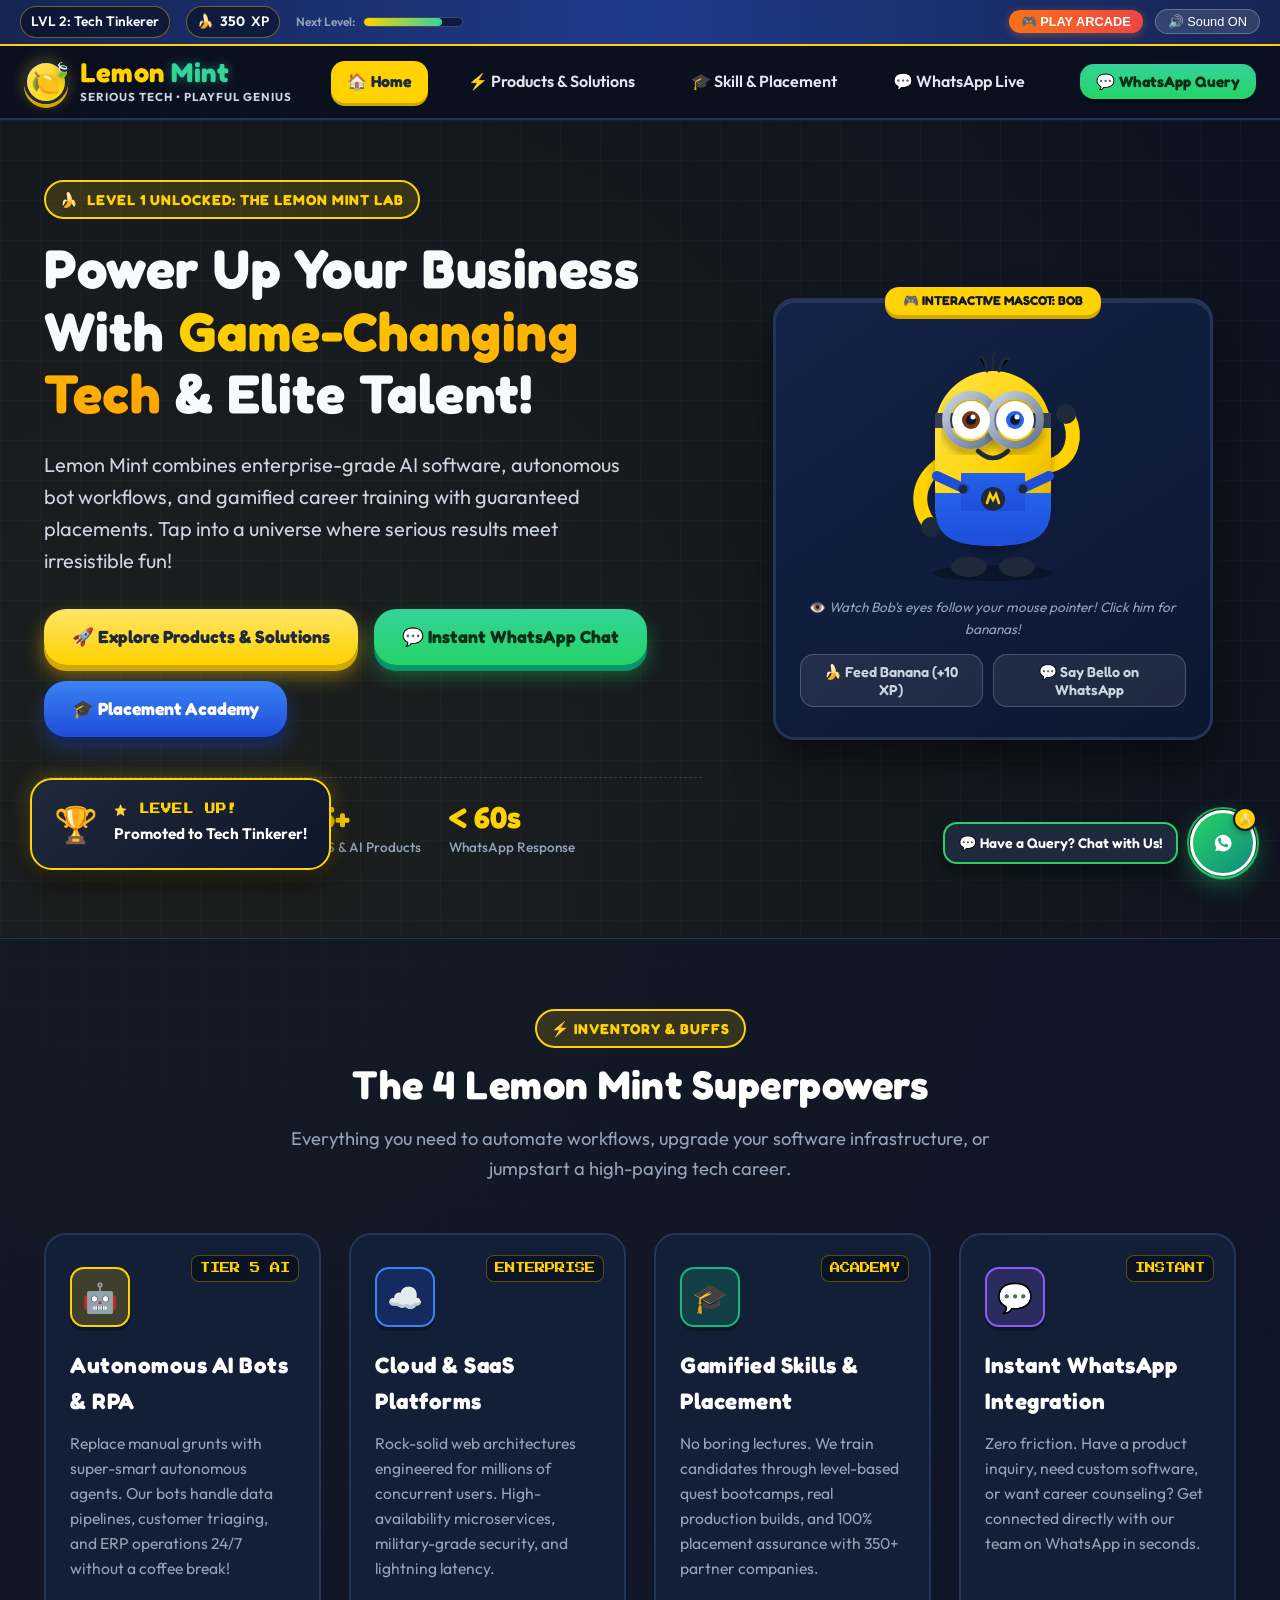
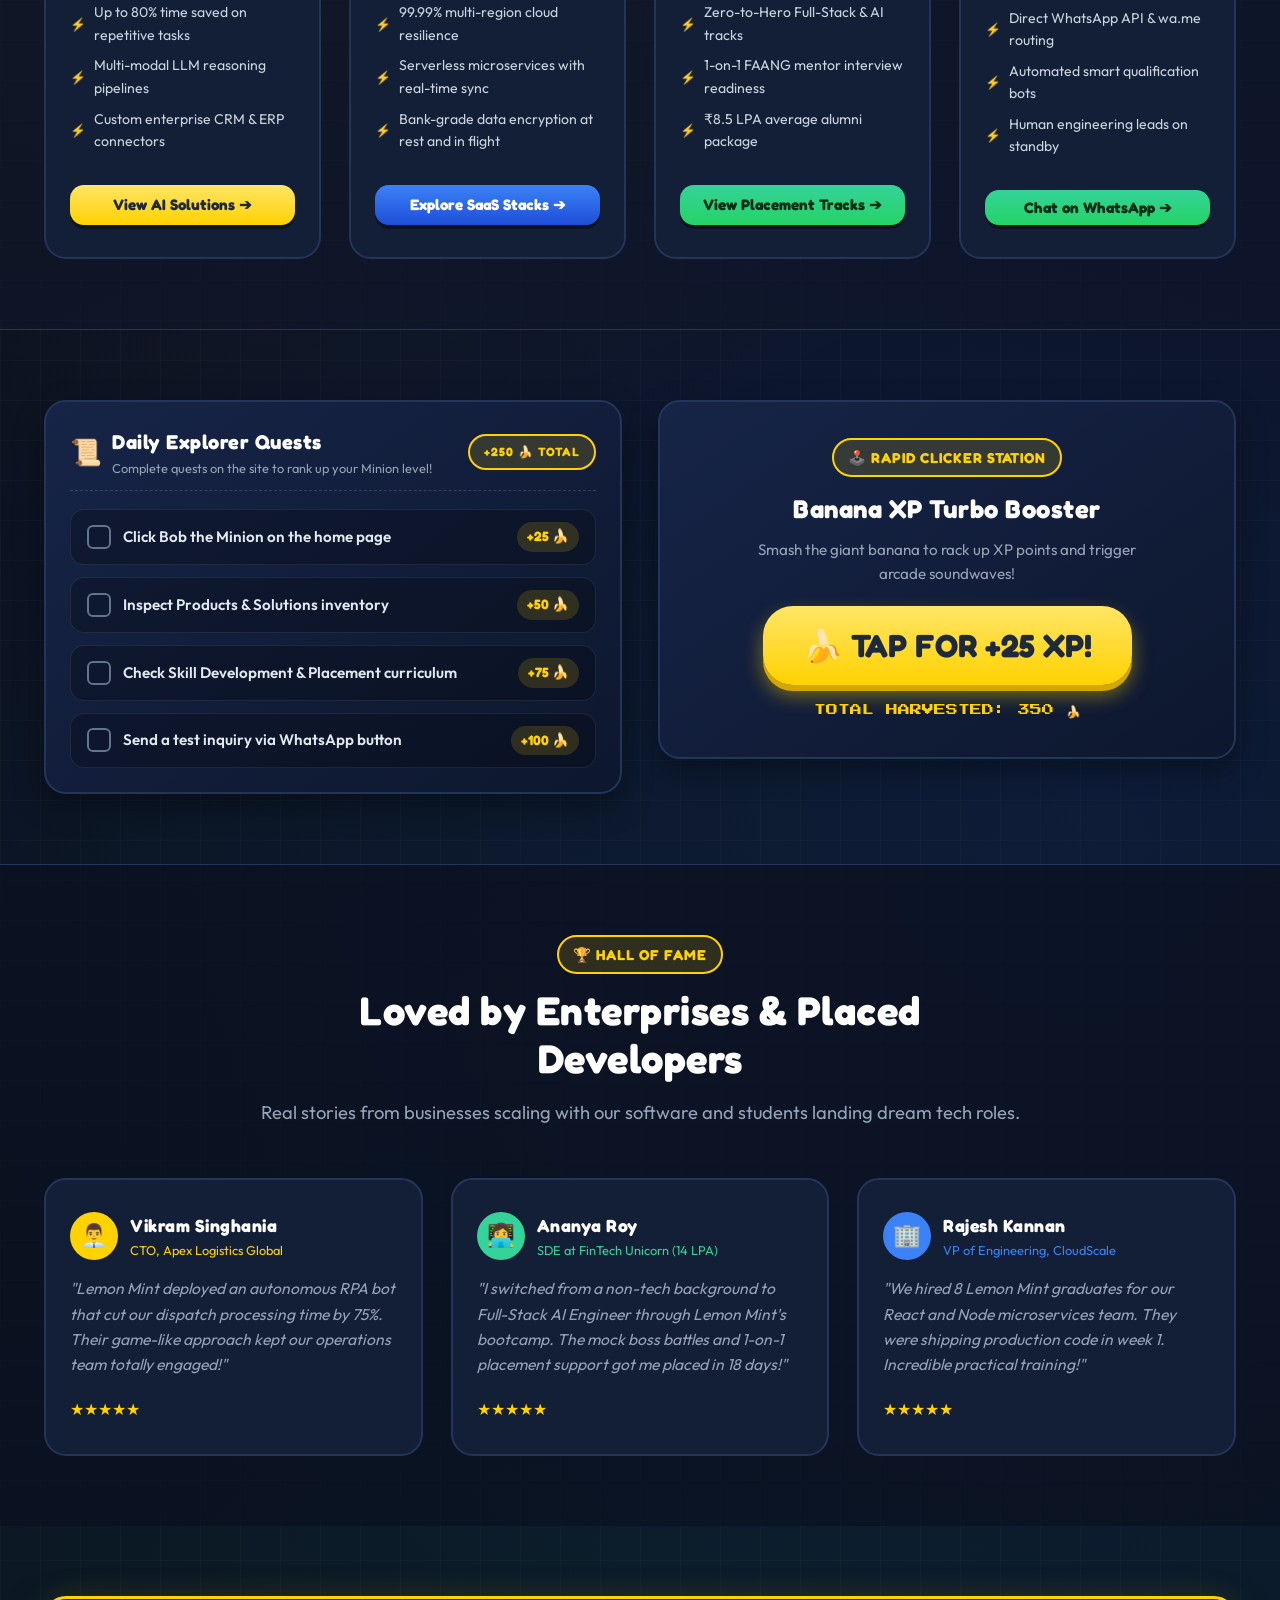
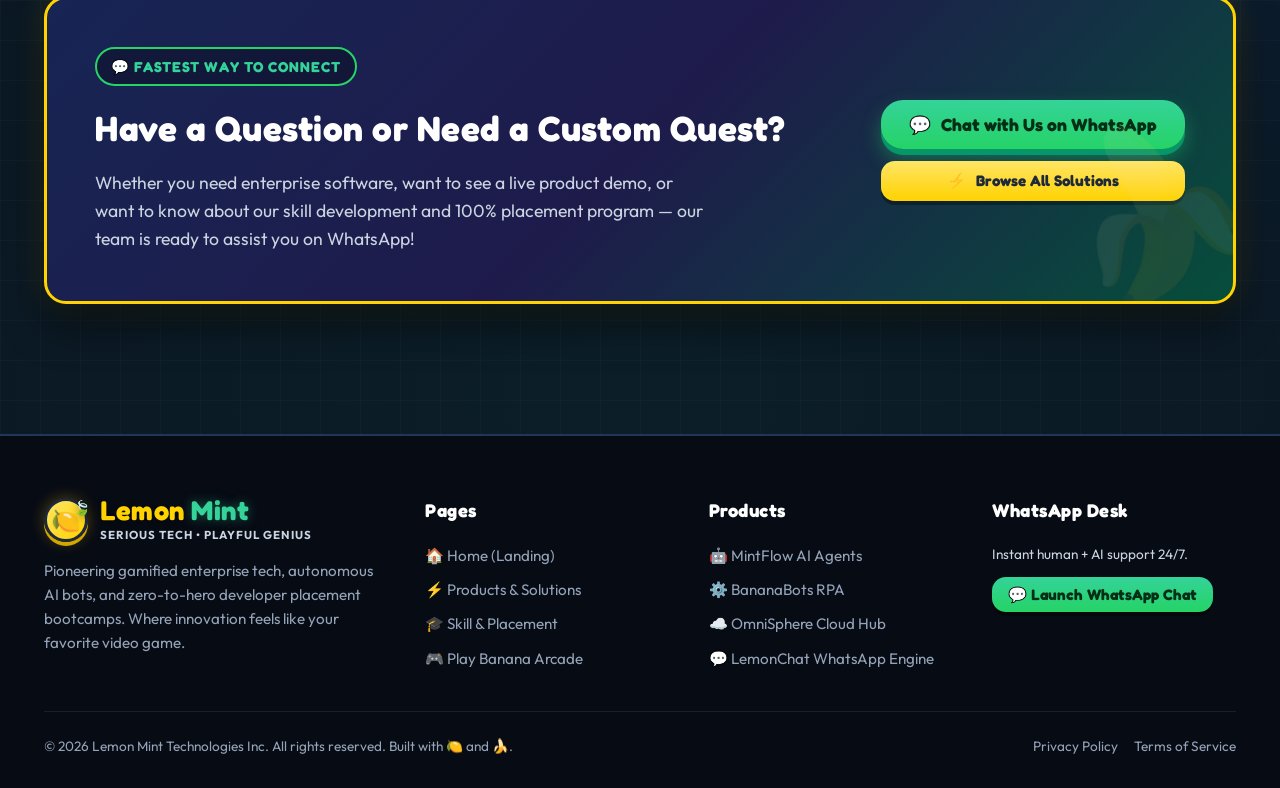
==== index.html @ 8a61cef2 "initial commit" ====
<!DOCTYPE html>
<html lang="en">
<head>
  <meta charset="UTF-8">
  <meta name="viewport" content="width=device-width, initial-scale=1.0">
  <title>Lemon Mint | Gamified Tech Solutions & Career Placement</title>
  <meta name="description" content="Lemon Mint - Where serious technology meets playful genius. Enterprise AI solutions, custom software, and gamified skill development with guaranteed placement.">
  <link rel="stylesheet" href="css/style.css">
  <link rel="stylesheet" href="css/game.css">
  <link rel="stylesheet" href="css/whatsapp.css">
  <link rel="icon" href="data:image/svg+xml,<svg xmlns=%22http://www.w3.org/2000/svg%22 viewBox=%220 0 100 100%22><text y=%22.9em%22 font-size=%2290%22>🍋</text></svg>">
</head>
<body>

  <!-- ============================================================
       TOP GAME HUD BAR
       ============================================================ -->
  <aside class="game-hud-bar" aria-label="Game HUD">
    <div class="hud-left">
      <div class="hud-badge player-level-badge">LVL 1: Rookie Minion</div>
      <div class="hud-badge hud-banana-counter" onclick="window.game && window.game.addBananas(20, event.clientX, event.clientY)" title="Click for bonus bananas!">
        <span>🍌</span> <strong class="banana-score-val">350</strong> XP
      </div>
      <div class="hud-progress-wrap">
        <span style="font-size:0.75rem; color:#94A3B8;">Next Level:</span>
        <div class="hud-progress-bar">
          <div class="hud-progress-fill" style="width: 45%;"></div>
        </div>
      </div>
    </div>
    <div class="hud-right">
      <button class="mini-game-pill" onclick="window.bananaGame && window.bananaGame.open()">🎮 PLAY ARCADE</button>
      <button class="sound-toggle-btn" aria-label="Toggle Sound">🔊 Sound ON</button>
    </div>
  </aside>

  <!-- ============================================================
       MAIN NAVIGATION
       ============================================================ -->
  <header class="site-header">
    <nav class="navbar-container" aria-label="Primary Navigation">
      <a href="index.html" class="brand-logo">
        <div class="brand-logo-icon">🍋</div>
        <div class="brand-logo-text">
          <div class="brand-name">Lemon <span class="mint-text">Mint</span></div>
          <div class="brand-tagline">SERIOUS TECH • PLAYFUL GENIUS</div>
        </div>
      </a>

      <ul class="nav-links">
        <li class="nav-item"><a href="index.html" class="active">🏠 Home</a></li>
        <li class="nav-item"><a href="products.html">⚡ Products & Solutions</a></li>
        <li class="nav-item"><a href="skills.html">🎓 Skill & Placement</a></li>
        <li class="nav-item">
          <a href="javascript:void(0)" onclick="window.whatsapp && window.whatsapp.open()" class="text-mint">
            💬 WhatsApp Live
          </a>
        </li>
      </ul>

      <div class="nav-actions">
        <button class="game-btn game-btn-whatsapp game-btn-sm" onclick="window.whatsapp && window.whatsapp.open('Hi Lemon Mint! I would like to learn more about your offerings.')">
          💬 WhatsApp Query
        </button>
        <button class="mobile-menu-btn" aria-label="Open Mobile Menu">☰</button>
      </div>
    </nav>
  </header>

  <!-- ============================================================
       HERO SECTION WITH INTERACTIVE MINION
       ============================================================ -->
  <main>
    <section class="hero-section">
      <div class="container hero-grid">
        <div class="hero-content">
          <div class="highlight-badge">
            <span>🍌</span> LEVEL 1 UNLOCKED: THE LEMON MINT LAB
          </div>
          <h1 class="hero-title">
            Power Up Your Business With <span class="text-gradient">Game-Changing Tech</span> & Elite Talent!
          </h1>
          <p class="hero-subtitle">
            Lemon Mint combines enterprise-grade AI software, autonomous bot workflows, and gamified career training with guaranteed placements. Tap into a universe where serious results meet irresistible fun!
          </p>
          <div class="hero-cta-group">
            <a href="products.html" class="game-btn game-btn-banana">
              🚀 Explore Products & Solutions
            </a>
            <button class="game-btn game-btn-whatsapp" onclick="window.whatsapp && window.whatsapp.open('Hi Lemon Mint! I want to discuss a new software project.')">
              💬 Instant WhatsApp Chat
            </button>
            <a href="skills.html" class="game-btn game-btn-blue">
              🎓 Placement Academy
            </a>
          </div>

          <div class="hero-stats-row">
            <div class="stat-item">
              <span class="stat-number">99.8%</span>
              <span class="stat-label">Production Uptime</span>
            </div>
            <div class="stat-item">
              <span class="stat-number">1,250+</span>
              <span class="stat-label">Minions Placed</span>
            </div>
            <div class="stat-item">
              <span class="stat-number">45+</span>
              <span class="stat-label">SaaS & AI Products</span>
            </div>
            <div class="stat-item">
              <span class="stat-number">&lt; 60s</span>
              <span class="stat-label">WhatsApp Response</span>
            </div>
          </div>
        </div>

        <!-- Interactive Minion Visual Stage -->
        <div class="hero-visual-stage">
          <div class="minion-stage-card">
            <span class="stage-badge">🎮 INTERACTIVE MASCOT: BOB</span>
            <div class="mascot-canvas" data-minion-type="bob" title="Click me to hear me talk and get Bananas!">
              <!-- SVG Minion injected dynamically by js/minion.js -->
            </div>
            <p style="font-size:0.85rem; color:#94A3B8; margin-bottom:12px;">
              👁️ <em>Watch Bob's eyes follow your mouse pointer! Click him for bananas!</em>
            </p>
            <div class="stage-controls">
              <button class="stage-pill-btn" onclick="window.minions && window.minions.triggerMinionReaction(document.querySelector('.interactive-minion-svg'), event)">
                🍌 Feed Banana (+10 XP)
              </button>
              <button class="stage-pill-btn" onclick="window.whatsapp && window.whatsapp.open('Bello! I want to talk to the Lemon Mint team on WhatsApp.')">
                💬 Say Bello on WhatsApp
              </button>
            </div>
          </div>
        </div>
      </div>
    </section>

    <!-- ============================================================
         THE 4 SUPERPOWERS (FEATURE CARDS)
         ============================================================ -->
    <section style="background: rgba(15, 23, 42, 0.6); border-top: 1px solid var(--color-card-border); border-bottom: 1px solid var(--color-card-border);">
      <div class="container">
        <div class="section-header">
          <div class="highlight-badge">⚡ INVENTORY & BUFFS</div>
          <h2 class="section-title">The 4 Lemon Mint Superpowers</h2>
          <p class="section-desc">
            Everything you need to automate workflows, upgrade your software infrastructure, or jumpstart a high-paying tech career.
          </p>
        </div>

        <div class="powers-grid">
          <!-- Power Card 1 -->
          <div class="power-card" data-banana-bonus="20">
            <span class="power-level-tag">TIER 5 AI</span>
            <div class="power-icon-box power-icon-yellow">🤖</div>
            <h3>Autonomous AI Bots & RPA</h3>
            <p>
              Replace manual grunts with super-smart autonomous agents. Our bots handle data pipelines, customer triaging, and ERP operations 24/7 without a coffee break!
            </p>
            <ul class="power-perks-list">
              <li>Up to 80% time saved on repetitive tasks</li>
              <li>Multi-modal LLM reasoning pipelines</li>
              <li>Custom enterprise CRM & ERP connectors</li>
            </ul>
            <a href="products.html" class="game-btn game-btn-banana game-btn-sm" style="margin-top:auto;">
              View AI Solutions ➔
            </a>
          </div>

          <!-- Power Card 2 -->
          <div class="power-card" data-banana-bonus="20">
            <span class="power-level-tag">ENTERPRISE</span>
            <div class="power-icon-box power-icon-blue">☁️</div>
            <h3>Cloud & SaaS Platforms</h3>
            <p>
              Rock-solid web architectures engineered for millions of concurrent users. High-availability microservices, military-grade security, and lightning latency.
            </p>
            <ul class="power-perks-list">
              <li>99.99% multi-region cloud resilience</li>
              <li>Serverless microservices with real-time sync</li>
              <li>Bank-grade data encryption at rest and in flight</li>
            </ul>
            <a href="products.html" class="game-btn game-btn-blue game-btn-sm" style="margin-top:auto;">
              Explore SaaS Stacks ➔
            </a>
          </div>

          <!-- Power Card 3 -->
          <div class="power-card" data-banana-bonus="20">
            <span class="power-level-tag">ACADEMY</span>
            <div class="power-icon-box power-icon-mint">🎓</div>
            <h3>Gamified Skills & Placement</h3>
            <p>
              No boring lectures. We train candidates through level-based quest bootcamps, real production builds, and 100% placement assurance with 350+ partner companies.
            </p>
            <ul class="power-perks-list">
              <li>Zero-to-Hero Full-Stack & AI tracks</li>
              <li>1-on-1 FAANG mentor interview readiness</li>
              <li>₹8.5 LPA average alumni package</li>
            </ul>
            <a href="skills.html" class="game-btn game-btn-whatsapp game-btn-sm" style="margin-top:auto;">
              View Placement Tracks ➔
            </a>
          </div>

          <!-- Power Card 4 -->
          <div class="power-card" data-banana-bonus="20">
            <span class="power-level-tag">INSTANT</span>
            <div class="power-icon-box power-icon-purple">💬</div>
            <h3>Instant WhatsApp Integration</h3>
            <p>
              Zero friction. Have a product inquiry, need custom software, or want career counseling? Get connected directly with our team on WhatsApp in seconds.
            </p>
            <ul class="power-perks-list">
              <li>Direct WhatsApp API & wa.me routing</li>
              <li>Automated smart qualification bots</li>
              <li>Human engineering leads on standby</li>
            </ul>
            <button class="game-btn game-btn-whatsapp game-btn-sm" style="margin-top:auto;" onclick="window.whatsapp && window.whatsapp.open('Hi Lemon Mint! I have a question and would like to chat.')">
              Chat on WhatsApp ➔
            </button>
          </div>
        </div>
      </div>
    </section>

    <!-- ============================================================
         DAILY QUESTS & INTERACTIVE BANANA GENERATOR
         ============================================================ -->
    <section>
      <div class="container" style="display:grid; grid-template-columns: 1fr 1fr; gap:36px; align-items:start;">
        
        <!-- Quest Widget -->
        <div class="quest-widget">
          <div class="quest-widget-header">
            <div class="quest-title-wrap">
              <span style="font-size:1.6rem;">📜</span>
              <div>
                <h3>Daily Explorer Quests</h3>
                <p style="font-size:0.8rem; color:#94A3B8;">Complete quests on the site to rank up your Minion level!</p>
              </div>
            </div>
            <span class="highlight-badge" style="font-size:0.75rem;">+250 🍌 TOTAL</span>
          </div>

          <div class="quest-items-list">
            <div class="quest-item" data-reward="25">
              <div class="quest-item-left">
                <div class="quest-checkbox"></div>
                <div class="quest-item-text">Click Bob the Minion on the home page</div>
              </div>
              <span class="quest-reward">+25 🍌</span>
            </div>

            <div class="quest-item" data-reward="50">
              <div class="quest-item-left">
                <div class="quest-checkbox"></div>
                <div class="quest-item-text">Inspect Products & Solutions inventory</div>
              </div>
              <span class="quest-reward">+50 🍌</span>
            </div>

            <div class="quest-item" data-reward="75">
              <div class="quest-item-left">
                <div class="quest-checkbox"></div>
                <div class="quest-item-text">Check Skill Development & Placement curriculum</div>
              </div>
              <span class="quest-reward">+75 🍌</span>
            </div>

            <div class="quest-item" data-reward="100">
              <div class="quest-item-left">
                <div class="quest-checkbox"></div>
                <div class="quest-item-text">Send a test inquiry via WhatsApp button</div>
              </div>
              <span class="quest-reward">+100 🍌</span>
            </div>
          </div>
        </div>

        <!-- Banana Booster Station -->
        <div class="quest-widget" style="text-align:center; display:flex; flex-direction:column; align-items:center; justify-content:center; padding:36px 24px;">
          <div class="highlight-badge" style="margin-bottom:12px;">🕹️ RAPID CLICKER STATION</div>
          <h3 style="font-size:1.6rem; color:#FFFFFF; margin-bottom:8px;">Banana XP Turbo Booster</h3>
          <p style="color:#94A3B8; font-size:0.95rem; margin-bottom:20px; max-width:380px;">
            Smash the giant banana to rack up XP points and trigger arcade soundwaves!
          </p>

          <button id="giant-banana-btn" class="game-btn game-btn-banana" style="font-size:2rem; padding:20px 40px; border-radius:30px; margin-bottom:16px;" onclick="window.game && window.game.addBananas(25, event.clientX, event.clientY)">
            🍌 TAP FOR +25 XP!
          </button>

          <div style="font-family:var(--font-arcade); font-size:0.75rem; color:var(--color-banana);">
            TOTAL HARVESTED: <span class="banana-score-val">350</span> 🍌
          </div>
        </div>

      </div>
    </section>

    <!-- ============================================================
         CLIENT & ALUMNI HALL OF FAME (TESTIMONIALS)
         ============================================================ -->
    <section style="background: rgba(11, 17, 32, 0.7); border-top: 1px solid var(--color-card-border);">
      <div class="container">
        <div class="section-header">
          <div class="highlight-badge">🏆 HALL OF FAME</div>
          <h2 class="section-title">Loved by Enterprises & Placed Developers</h2>
          <p class="section-desc">Real stories from businesses scaling with our software and students landing dream tech roles.</p>
        </div>

        <div class="powers-grid">
          <!-- Card 1 -->
          <div class="power-card">
            <div style="display:flex; align-items:center; gap:12px; margin-bottom:16px;">
              <div style="width:48px; height:48px; border-radius:50%; background:var(--color-banana); display:flex; align-items:center; justify-content:center; font-size:1.4rem;">
                👨‍💼
              </div>
              <div>
                <h4 style="color:#FFFFFF; font-size:1.1rem;">Vikram Singhania</h4>
                <p style="font-size:0.8rem; color:var(--color-banana); margin:0;">CTO, Apex Logistics Global</p>
              </div>
            </div>
            <p style="font-style:italic;">
              "Lemon Mint deployed an autonomous RPA bot that cut our dispatch processing time by 75%. Their game-like approach kept our operations team totally engaged!"
            </p>
            <div style="margin-top:auto; color:var(--color-banana); font-size:1rem;">★★★★★</div>
          </div>

          <!-- Card 2 -->
          <div class="power-card">
            <div style="display:flex; align-items:center; gap:12px; margin-bottom:16px;">
              <div style="width:48px; height:48px; border-radius:50%; background:var(--color-mint-light); display:flex; align-items:center; justify-content:center; font-size:1.4rem;">
                👩‍💻
              </div>
              <div>
                <h4 style="color:#FFFFFF; font-size:1.1rem;">Ananya Roy</h4>
                <p style="font-size:0.8rem; color:var(--color-mint-light); margin:0;">SDE at FinTech Unicorn (14 LPA)</p>
              </div>
            </div>
            <p style="font-style:italic;">
              "I switched from a non-tech background to Full-Stack AI Engineer through Lemon Mint's bootcamp. The mock boss battles and 1-on-1 placement support got me placed in 18 days!"
            </p>
            <div style="margin-top:auto; color:var(--color-banana); font-size:1rem;">★★★★★</div>
          </div>

          <!-- Card 3 -->
          <div class="power-card">
            <div style="display:flex; align-items:center; gap:12px; margin-bottom:16px;">
              <div style="width:48px; height:48px; border-radius:50%; background:var(--color-overalls-light); display:flex; align-items:center; justify-content:center; font-size:1.4rem;">
                🏢
              </div>
              <div>
                <h4 style="color:#FFFFFF; font-size:1.1rem;">Rajesh Kannan</h4>
                <p style="font-size:0.8rem; color:var(--color-overalls-light); margin:0;">VP of Engineering, CloudScale</p>
              </div>
            </div>
            <p style="font-style:italic;">
              "We hired 8 Lemon Mint graduates for our React and Node microservices team. They were shipping production code in week 1. Incredible practical training!"
            </p>
            <div style="margin-top:auto; color:var(--color-banana); font-size:1rem;">★★★★★</div>
          </div>
        </div>
      </div>
    </section>

    <!-- ============================================================
         BOTTOM WHATSAPP CALL TO ACTION BANNER
         ============================================================ -->
    <section>
      <div class="container">
        <div class="cta-banner-card">
          <div class="cta-content">
            <div class="highlight-badge" style="margin-bottom:14px; background:rgba(0,0,0,0.3); border-color:#25D366; color:#34D399;">
              💬 FASTEST WAY TO CONNECT
            </div>
            <h2>Have a Question or Need a Custom Quest?</h2>
            <p>
              Whether you need enterprise software, want to see a live product demo, or want to know about our skill development and 100% placement program — our team is ready to assist you on WhatsApp!
            </p>
          </div>
          <div class="cta-buttons">
            <button class="game-btn game-btn-whatsapp" onclick="window.whatsapp && window.whatsapp.open('Hi Lemon Mint! I have an inquiry regarding your products and training.')">
              <span>💬</span> Chat with Us on WhatsApp
            </button>
            <a href="products.html" class="game-btn game-btn-banana game-btn-sm">
              <span>⚡</span> Browse All Solutions
            </a>
          </div>
        </div>
      </div>
    </section>
  </main>

  <!-- ============================================================
       SITE FOOTER
       ============================================================ -->
  <footer class="site-footer">
    <div class="container">
      <div class="footer-grid">
        <div class="footer-brand">
          <div class="brand-logo">
            <div class="brand-logo-icon">🍋</div>
            <div class="brand-logo-text">
              <div class="brand-name">Lemon <span class="mint-text">Mint</span></div>
              <div class="brand-tagline">SERIOUS TECH • PLAYFUL GENIUS</div>
            </div>
          </div>
          <p>
            Pioneering gamified enterprise tech, autonomous AI bots, and zero-to-hero developer placement bootcamps. Where innovation feels like your favorite video game.
          </p>
        </div>

        <div class="footer-col">
          <h4>Pages</h4>
          <ul class="footer-links">
            <li><a href="index.html">🏠 Home (Landing)</a></li>
            <li><a href="products.html">⚡ Products & Solutions</a></li>
            <li><a href="skills.html">🎓 Skill & Placement</a></li>
            <li><a href="javascript:void(0)" onclick="window.bananaGame && window.bananaGame.open()">🎮 Play Banana Arcade</a></li>
          </ul>
        </div>

        <div class="footer-col">
          <h4>Products</h4>
          <ul class="footer-links">
            <li><a href="products.html#mintflow">🤖 MintFlow AI Agents</a></li>
            <li><a href="products.html#bananabots">⚙️ BananaBots RPA</a></li>
            <li><a href="products.html#omnisphere">☁️ OmniSphere Cloud Hub</a></li>
            <li><a href="products.html#lemonchat">💬 LemonChat WhatsApp Engine</a></li>
          </ul>
        </div>

        <div class="footer-col">
          <h4>WhatsApp Desk</h4>
          <p style="font-size:0.85rem; margin-bottom:12px; color:#CBD5E1;">
            Instant human + AI support 24/7.
          </p>
          <button class="game-btn game-btn-whatsapp game-btn-sm" onclick="window.whatsapp && window.whatsapp.open('Hi Lemon Mint Support! I would like to make an inquiry.')">
            💬 Launch WhatsApp Chat
          </button>
        </div>
      </div>

      <div class="footer-bottom">
        <div>© 2026 Lemon Mint Technologies Inc. All rights reserved. Built with 🍋 and 🍌.</div>
        <div style="display:flex; gap:16px;">
          <a href="javascript:void(0)" onclick="window.whatsapp && window.whatsapp.open('Hi! Please share Lemon Mint privacy policy.')" style="color:#94A3B8; text-decoration:none;">Privacy Policy</a>
          <a href="javascript:void(0)" onclick="window.whatsapp && window.whatsapp.open('Hi! Please share terms of service.')" style="color:#94A3B8; text-decoration:none;">Terms of Service</a>
        </div>
      </div>
    </div>
  </footer>

  <!-- Scripts -->
  <script src="js/audio.js"></script>
  <script src="js/minion.js"></script>
  <script src="js/game.js"></script>
  <script src="js/whatsapp.js"></script>
  <script src="js/main.js"></script>
</body>
</html>
---- css/style.css ----
/* ============================================================
   LEMONMINT - MINION GAME THEME DESIGN SYSTEM
   ============================================================ */

@import url('https://fonts.googleapis.com/css2?family=Fredoka:wght@400;500;600;700&family=Outfit:wght@400;500;600;700;800;900&family=Press+Start+2P&display=swap');

:root {
  /* Minion Core Palette */
  --color-banana: #FFD200;
  --color-banana-light: #FFE566;
  --color-banana-dark: #D4A700;
  --color-banana-glow: rgba(255, 210, 0, 0.45);

  --color-overalls-blue: #1E4ED8;
  --color-overalls-dark: #172554;
  --color-overalls-light: #3B82F6;

  --color-mint: #10B981;
  --color-mint-light: #34D399;
  --color-mint-dark: #047857;

  --color-dark-bg: #0B1120;
  --color-card-bg: #131F37;
  --color-card-border: #24355A;

  --color-goggles-metal: #94A3B8;
  --color-goggles-rim: #475569;
  --color-leather-strap: #334155;

  --color-whatsapp: #25D366;
  --color-whatsapp-dark: #128C7E;
  --color-whatsapp-glow: rgba(37, 211, 102, 0.4);

  --color-game-red: #EF4444;
  --color-game-purple: #8B5CF6;
  --color-game-orange: #F97316;

  --font-main: 'Outfit', -apple-system, BlinkMacSystemFont, 'Segoe UI', Roboto, sans-serif;
  --font-fun: 'Fredoka', cursive, sans-serif;
  --font-arcade: 'Press Start 2P', monospace;

  --radius-sm: 8px;
  --radius-md: 14px;
  --radius-lg: 22px;
  --radius-full: 9999px;

  --shadow-game: 0 6px 0 var(--color-banana-dark);
  --shadow-blue-btn: 0 6px 0 var(--color-overalls-dark);
  --shadow-mint-btn: 0 6px 0 var(--color-mint-dark);
  --shadow-card: 0 12px 30px rgba(0, 0, 0, 0.35);
  --transition-bounce: all 0.22s cubic-bezier(0.34, 1.56, 0.64, 1);
}

/* Base Styles */
* {
  margin: 0;
  padding: 0;
  box-sizing: border-box;
}

html {
  scroll-behavior: smooth;
  font-size: 16px;
}

body {
  font-family: var(--font-main);
  background-color: var(--color-dark-bg);
  color: #F8FAFC;
  line-height: 1.6;
  overflow-x: hidden;
  background-image: 
    radial-gradient(circle at 15% 20%, rgba(255, 210, 0, 0.08) 0%, transparent 40%),
    radial-gradient(circle at 85% 60%, rgba(30, 78, 216, 0.12) 0%, transparent 45%),
    radial-gradient(circle at 50% 90%, rgba(16, 185, 129, 0.08) 0%, transparent 50%),
    linear-gradient(rgba(255, 255, 255, 0.02) 1px, transparent 1px),
    linear-gradient(90deg, rgba(255, 255, 255, 0.02) 1px, transparent 1px);
  background-size: 100% 100%, 100% 100%, 100% 100%, 40px 40px, 40px 40px;
  min-height: 100vh;
}

/* Custom Scrollbar */
::-webkit-scrollbar {
  width: 10px;
}
::-webkit-scrollbar-track {
  background: var(--color-dark-bg);
}
::-webkit-scrollbar-thumb {
  background: var(--color-banana);
  border-radius: 10px;
  border: 2px solid var(--color-dark-bg);
}
::-webkit-scrollbar-thumb:hover {
  background: var(--color-banana-light);
}

/* Typography Helpers */
h1, h2, h3, h4, .font-fun {
  font-family: var(--font-fun);
  letter-spacing: 0.5px;
}

.text-banana { color: var(--color-banana); }
.text-mint { color: var(--color-mint-light); }
.text-blue { color: var(--color-overalls-light); }

.highlight-badge {
  display: inline-flex;
  align-items: center;
  gap: 8px;
  background: rgba(255, 210, 0, 0.15);
  border: 2px solid var(--color-banana);
  color: var(--color-banana);
  font-family: var(--font-fun);
  font-size: 0.9rem;
  font-weight: 700;
  padding: 6px 14px;
  border-radius: var(--radius-full);
  text-transform: uppercase;
  letter-spacing: 1px;
}

/* Game Action Buttons */
.game-btn {
  display: inline-flex;
  align-items: center;
  justify-content: center;
  gap: 10px;
  padding: 14px 28px;
  font-family: var(--font-fun);
  font-size: 1.1rem;
  font-weight: 700;
  text-decoration: none;
  border-radius: var(--radius-lg);
  cursor: pointer;
  border: none;
  outline: none;
  position: relative;
  transition: var(--transition-bounce);
  text-align: center;
  user-select: none;
}

.game-btn:active {
  transform: translateY(4px) !important;
  box-shadow: 0 2px 0 rgba(0,0,0,0.4) !important;
}

.game-btn-banana {
  background: linear-gradient(180deg, var(--color-banana-light) 0%, var(--color-banana) 100%);
  color: #1E293B;
  box-shadow: 0 6px 0 var(--color-banana-dark), 0 10px 20px var(--color-banana-glow);
}
.game-btn-banana:hover {
  transform: translateY(-2px);
  box-shadow: 0 8px 0 var(--color-banana-dark), 0 12px 25px var(--color-banana-glow);
}

.game-btn-blue {
  background: linear-gradient(180deg, var(--color-overalls-light) 0%, var(--color-overalls-blue) 100%);
  color: #FFFFFF;
  box-shadow: 0 6px 0 var(--color-overalls-dark), 0 10px 20px rgba(30, 78, 216, 0.4);
}
.game-btn-blue:hover {
  transform: translateY(-2px);
  box-shadow: 0 8px 0 var(--color-overalls-dark), 0 12px 25px rgba(30, 78, 216, 0.5);
}

.game-btn-whatsapp {
  background: linear-gradient(180deg, #34D399 0%, var(--color-whatsapp) 100%);
  color: #052E16;
  box-shadow: 0 6px 0 #059669, 0 10px 20px var(--color-whatsapp-glow);
  font-weight: 800;
}
.game-btn-whatsapp:hover {
  transform: translateY(-2px);
  box-shadow: 0 8px 0 #059669, 0 12px 25px var(--color-whatsapp-glow);
}

.game-btn-sm {
  padding: 8px 16px;
  font-size: 0.95rem;
  border-radius: var(--radius-md);
  box-shadow: 0 4px 0 rgba(0,0,0,0.35);
}

/* ============================================================
   TOP GAME HUD & NAVIGATION
   ============================================================ */

.site-header {
  position: sticky;
  top: 0;
  z-index: 100;
  background: rgba(11, 17, 32, 0.92);
  backdrop-filter: blur(14px);
  -webkit-backdrop-filter: blur(14px);
  border-bottom: 2px solid var(--color-card-border);
}

/* Top Mini Game Bar */
.game-hud-bar {
  background: linear-gradient(90deg, #172554 0%, #1e3a8a 50%, #172554 100%);
  border-bottom: 2px solid var(--color-banana);
  padding: 6px 20px;
  display: flex;
  justify-content: space-between;
  align-items: center;
  font-size: 0.85rem;
  font-weight: 600;
}

.hud-left {
  display: flex;
  align-items: center;
  gap: 16px;
}

.hud-badge {
  display: inline-flex;
  align-items: center;
  gap: 6px;
  background: rgba(0,0,0,0.4);
  padding: 4px 10px;
  border-radius: var(--radius-full);
  border: 1px solid rgba(255, 210, 0, 0.4);
}

.hud-banana-counter {
  cursor: pointer;
  transition: transform 0.15s ease;
}
.hud-banana-counter:hover {
  transform: scale(1.05);
}

.hud-progress-wrap {
  display: flex;
  align-items: center;
  gap: 8px;
}

.hud-progress-bar {
  width: 100px;
  height: 10px;
  background: rgba(0,0,0,0.5);
  border-radius: 20px;
  overflow: hidden;
  border: 1px solid rgba(255,255,255,0.2);
}

.hud-progress-fill {
  height: 100%;
  width: 45%;
  background: linear-gradient(90deg, var(--color-banana) 0%, var(--color-mint-light) 100%);
  border-radius: 20px;
  transition: width 0.4s ease;
}

.hud-right {
  display: flex;
  align-items: center;
  gap: 12px;
}

.sound-toggle-btn {
  background: rgba(255,255,255,0.12);
  border: 1px solid rgba(255,255,255,0.25);
  color: #fff;
  border-radius: var(--radius-full);
  padding: 4px 12px;
  font-size: 0.8rem;
  cursor: pointer;
  display: flex;
  align-items: center;
  gap: 6px;
  transition: var(--transition-bounce);
}
.sound-toggle-btn:hover {
  background: rgba(255, 210, 0, 0.2);
  border-color: var(--color-banana);
}

.mini-game-pill {
  background: linear-gradient(90deg, #F97316, #EF4444);
  color: white;
  border-radius: var(--radius-full);
  padding: 4px 12px;
  font-size: 0.8rem;
  font-weight: 700;
  cursor: pointer;
  border: none;
  box-shadow: 0 2px 8px rgba(249, 115, 22, 0.4);
  animation: pulse-mini 2s infinite;
}

@keyframes pulse-mini {
  0%, 100% { transform: scale(1); }
  50% { transform: scale(1.04); }
}

/* Main Navigation Bar */
.navbar-container {
  max-width: 1280px;
  margin: 0 auto;
  padding: 12px 24px;
  display: flex;
  justify-content: space-between;
  align-items: center;
}

.brand-logo {
  display: flex;
  align-items: center;
  gap: 12px;
  text-decoration: none;
  color: #FFFFFF;
}

.brand-logo-icon {
  width: 44px;
  height: 44px;
  background: linear-gradient(135deg, #FFE566 0%, var(--color-banana) 100%);
  border: 3px solid #1E293B;
  border-radius: 50%;
  display: flex;
  align-items: center;
  justify-content: center;
  box-shadow: 0 4px 0 var(--color-banana-dark), 0 0 15px rgba(255, 210, 0, 0.3);
  font-size: 1.5rem;
  position: relative;
  animation: float-gentle 3s ease-in-out infinite;
}

.brand-logo-icon::after {
  content: '🍃';
  position: absolute;
  top: -4px;
  right: -6px;
  font-size: 0.9rem;
  filter: drop-shadow(0 2px 4px rgba(0,0,0,0.4));
}

@keyframes float-gentle {
  0%, 100% { transform: translateY(0); }
  50% { transform: translateY(-4px); }
}

.brand-logo-text {
  display: flex;
  flex-direction: column;
}

.brand-name {
  font-family: var(--font-fun);
  font-size: 1.7rem;
  font-weight: 700;
  color: var(--color-banana);
  line-height: 1.1;
  letter-spacing: 0.5px;
  text-shadow: 0 2px 8px rgba(0,0,0,0.4);
}

.brand-name .mint-text, .brand-name span {
  color: var(--color-mint-light);
  text-shadow: 0 0 12px rgba(52, 211, 153, 0.4);
}

.brand-tagline {
  font-size: 0.72rem;
  color: #CBD5E1;
  letter-spacing: 1px;
  font-weight: 700;
}

.nav-links {
  display: flex;
  align-items: center;
  gap: 24px;
  list-style: none;
}

.nav-item a {
  text-decoration: none;
  color: #E2E8F0;
  font-weight: 600;
  font-size: 1rem;
  padding: 8px 16px;
  border-radius: var(--radius-md);
  transition: all 0.2s ease;
  display: flex;
  align-items: center;
  gap: 8px;
  position: relative;
}

.nav-item a:hover {
  color: var(--color-banana);
  background: rgba(255, 210, 0, 0.1);
}

.nav-item a.active {
  color: #1E293B;
  background: var(--color-banana);
  font-family: var(--font-fun);
  font-weight: 700;
  box-shadow: 0 3px 0 var(--color-banana-dark);
}

.nav-actions {
  display: flex;
  align-items: center;
  gap: 14px;
}

.mobile-menu-btn {
  display: none;
  background: transparent;
  border: 2px solid var(--color-card-border);
  color: white;
  padding: 8px;
  border-radius: var(--radius-md);
  font-size: 1.4rem;
  cursor: pointer;
}

/* ============================================================
   CONTAINER & LAYOUT SECTIONS
   ============================================================ */

.container {
  max-width: 1240px;
  margin: 0 auto;
  padding: 0 24px;
}

section {
  padding: 70px 0;
  position: relative;
}

.section-header {
  text-align: center;
  max-width: 760px;
  margin: 0 auto 50px auto;
}

.section-title {
  font-size: 2.5rem;
  font-weight: 700;
  color: #FFFFFF;
  margin: 12px 0 16px 0;
  line-height: 1.2;
}

.section-desc {
  font-size: 1.15rem;
  color: #94A3B8;
  line-height: 1.6;
}

/* ============================================================
   HERO SECTION
   ============================================================ */

.hero-section {
  padding: 60px 0 80px 0;
  position: relative;
  overflow: hidden;
}

.hero-grid {
  display: grid;
  grid-template-columns: 1.15fr 0.85fr;
  align-items: center;
  gap: 48px;
}

.hero-content {
  z-index: 2;
}

.hero-title {
  font-size: 3.4rem;
  font-weight: 700;
  line-height: 1.15;
  margin: 18px 0 24px 0;
}

.hero-title .text-gradient {
  background: linear-gradient(135deg, var(--color-banana) 0%, #FFA500 100%);
  -webkit-background-clip: text;
  -webkit-text-fill-color: transparent;
}

.hero-subtitle {
  font-size: 1.25rem;
  color: #CBD5E1;
  margin-bottom: 32px;
  max-width: 580px;
}

.hero-cta-group {
  display: flex;
  flex-wrap: wrap;
  gap: 16px;
  margin-bottom: 40px;
}

.hero-stats-row {
  display: flex;
  gap: 28px;
  padding-top: 24px;
  border-top: 1px dashed rgba(255, 255, 255, 0.15);
}

.stat-item {
  display: flex;
  flex-direction: column;
}

.stat-number {
  font-family: var(--font-fun);
  font-size: 1.9rem;
  font-weight: 700;
  color: var(--color-banana);
  line-height: 1;
}

.stat-label {
  font-size: 0.85rem;
  color: #94A3B8;
  margin-top: 4px;
  font-weight: 500;
}

/* Interactive Minion Playground (Hero Right) */
.hero-visual-stage {
  position: relative;
  display: flex;
  justify-content: center;
  align-items: center;
}

.minion-stage-card {
  width: 100%;
  max-width: 440px;
  background: linear-gradient(145deg, #132247 0%, #0c1730 100%);
  border: 3px solid var(--color-card-border);
  border-radius: var(--radius-lg);
  padding: 30px 24px;
  box-shadow: 0 20px 40px rgba(0, 0, 0, 0.5), inset 0 2px 0 rgba(255, 255, 255, 0.1);
  text-align: center;
  position: relative;
}

.stage-badge {
  position: absolute;
  top: -14px;
  left: 50%;
  transform: translateX(-50%);
  background: var(--color-banana);
  color: #0F172A;
  padding: 4px 18px;
  border-radius: var(--radius-full);
  font-family: var(--font-fun);
  font-size: 0.8rem;
  font-weight: 700;
  box-shadow: 0 4px 0 var(--color-banana-dark);
  white-space: nowrap;
}

/* Mascot Container */
.mascot-canvas {
  height: 240px;
  display: flex;
  justify-content: center;
  align-items: center;
  position: relative;
  margin: 10px 0 16px 0;
  cursor: pointer;
}

.minion-speech-bubble {
  position: absolute;
  top: 0;
  right: 10px;
  background: #FFFFFF;
  color: #0F172A;
  padding: 10px 16px;
  border-radius: 16px;
  border-bottom-left-radius: 2px;
  font-family: var(--font-fun);
  font-size: 0.95rem;
  font-weight: 700;
  box-shadow: 0 8px 16px rgba(0,0,0,0.3);
  animation: pop-bounce 0.3s ease;
  z-index: 10;
  pointer-events: none;
  max-width: 200px;
}

.minion-speech-bubble::after {
  content: '';
  position: absolute;
  bottom: -8px;
  left: 12px;
  border-width: 8px 8px 0;
  border-style: solid;
  border-color: #FFFFFF transparent;
  display: block;
  width: 0;
}

@keyframes pop-bounce {
  0% { transform: scale(0.6) translateY(10px); opacity: 0; }
  70% { transform: scale(1.1) translateY(-2px); opacity: 1; }
  100% { transform: scale(1) translateY(0); opacity: 1; }
}

.stage-controls {
  display: flex;
  justify-content: center;
  gap: 10px;
  margin-top: 14px;
}

.stage-pill-btn {
  background: rgba(255, 255, 255, 0.08);
  border: 1px solid rgba(255, 255, 255, 0.2);
  color: #CBD5E1;
  padding: 8px 16px;
  border-radius: var(--radius-md);
  font-family: var(--font-fun);
  font-size: 0.9rem;
  font-weight: 600;
  cursor: pointer;
  transition: all 0.2s ease;
}
.stage-pill-btn:hover {
  background: rgba(255, 210, 0, 0.2);
  border-color: var(--color-banana);
  color: var(--color-banana);
  transform: translateY(-2px);
}

/* ============================================================
   SUPERPOWERS / FEATURE CARDS
   ============================================================ */

.powers-grid {
  display: grid;
  grid-template-columns: repeat(auto-fit, minmax(270px, 1fr));
  gap: 28px;
}

.power-card {
  background: var(--color-card-bg);
  border: 2px solid var(--color-card-border);
  border-radius: var(--radius-lg);
  padding: 32px 24px;
  position: relative;
  transition: var(--transition-bounce);
  overflow: hidden;
  display: flex;
  flex-direction: column;
}

.power-card::before {
  content: '';
  position: absolute;
  top: 0;
  left: 0;
  right: 0;
  height: 4px;
  background: linear-gradient(90deg, var(--color-banana), var(--color-overalls-light));
  opacity: 0;
  transition: opacity 0.3s ease;
}

.power-card:hover {
  transform: translateY(-6px);
  border-color: var(--color-banana);
  box-shadow: 0 16px 32px rgba(0,0,0,0.4), 0 0 20px rgba(255, 210, 0, 0.15);
}

.power-card:hover::before {
  opacity: 1;
}

.power-icon-box {
  width: 60px;
  height: 60px;
  border-radius: var(--radius-md);
  display: flex;
  align-items: center;
  justify-content: center;
  font-size: 1.8rem;
  margin-bottom: 20px;
  border: 2px solid rgba(255,255,255,0.1);
  box-shadow: 0 4px 0 rgba(0,0,0,0.3);
}

.power-icon-yellow { background: rgba(255, 210, 0, 0.18); color: var(--color-banana); border-color: var(--color-banana); }
.power-icon-blue { background: rgba(30, 78, 216, 0.25); color: var(--color-overalls-light); border-color: var(--color-overalls-light); }
.power-icon-mint { background: rgba(16, 185, 129, 0.2); color: var(--color-mint-light); border-color: var(--color-mint); }
.power-icon-purple { background: rgba(139, 92, 246, 0.2); color: var(--color-game-purple); border-color: var(--color-game-purple); }

.power-level-tag {
  position: absolute;
  top: 20px;
  right: 20px;
  font-family: var(--font-arcade);
  font-size: 0.65rem;
  color: var(--color-banana);
  background: rgba(0,0,0,0.4);
  padding: 4px 8px;
  border-radius: var(--radius-sm);
  border: 1px solid rgba(255, 210, 0, 0.3);
}

.power-card h3 {
  font-size: 1.4rem;
  color: #FFFFFF;
  margin-bottom: 12px;
}

.power-card p {
  color: #94A3B8;
  font-size: 0.98rem;
  margin-bottom: 20px;
  flex-grow: 1;
}

.power-perks-list {
  list-style: none;
  margin-bottom: 24px;
}

.power-perks-list li {
  font-size: 0.88rem;
  color: #CBD5E1;
  margin-bottom: 8px;
  display: flex;
  align-items: center;
  gap: 8px;
}

.power-perks-list li::before {
  content: '⚡';
  color: var(--color-banana);
  font-size: 0.8rem;
}

/* ============================================================
   CALL TO ACTION / WHATSAPP BANNER
   ============================================================ */

.cta-banner-card {
  background: linear-gradient(135deg, #172554 0%, #1e1b4b 50%, #064e3b 100%);
  border: 3px solid var(--color-banana);
  border-radius: var(--radius-lg);
  padding: 48px;
  display: grid;
  grid-template-columns: 1fr auto;
  align-items: center;
  gap: 36px;
  box-shadow: 0 20px 40px rgba(0,0,0,0.5), 0 0 30px rgba(255, 210, 0, 0.15);
  position: relative;
  overflow: hidden;
}

.cta-banner-card::after {
  content: '🍌';
  position: absolute;
  right: -20px;
  bottom: -30px;
  font-size: 10rem;
  opacity: 0.08;
  pointer-events: none;
  transform: rotate(-20deg);
}

.cta-content h2 {
  font-size: 2.2rem;
  color: #FFFFFF;
  margin-bottom: 12px;
}

.cta-content p {
  font-size: 1.1rem;
  color: #CBD5E1;
  max-width: 620px;
}

.cta-buttons {
  display: flex;
  flex-direction: column;
  gap: 12px;
}

/* ============================================================
   FOOTER
   ============================================================ */

.site-footer {
  background: #070B14;
  border-top: 2px solid var(--color-card-border);
  padding: 60px 0 30px 0;
  margin-top: 60px;
  color: #94A3B8;
  font-size: 0.95rem;
}

.footer-grid {
  display: grid;
  grid-template-columns: 1.4fr 1fr 1fr 1fr;
  gap: 40px;
  margin-bottom: 40px;
}

.footer-brand p {
  margin-top: 14px;
  line-height: 1.6;
}

.footer-col h4 {
  font-size: 1.15rem;
  color: #FFFFFF;
  margin-bottom: 18px;
}

.footer-links {
  list-style: none;
  display: flex;
  flex-direction: column;
  gap: 10px;
}

.footer-links a {
  text-decoration: none;
  color: #94A3B8;
  transition: color 0.2s ease;
}

.footer-links a:hover {
  color: var(--color-banana);
}

.footer-bottom {
  border-top: 1px solid rgba(255, 255, 255, 0.08);
  padding-top: 24px;
  display: flex;
  justify-content: space-between;
  align-items: center;
  font-size: 0.85rem;
}

/* ============================================================
   RESPONSIVE DESIGN BREAKPOINTS
   ============================================================ */

@media (max-width: 992px) {
  .hero-grid {
    grid-template-columns: 1fr;
    text-align: center;
  }
  .hero-title {
    font-size: 2.7rem;
  }
  .hero-subtitle {
    margin: 0 auto 30px auto;
  }
  .hero-cta-group {
    justify-content: center;
  }
  .hero-stats-row {
    justify-content: center;
  }
  .cta-banner-card {
    grid-template-columns: 1fr;
    text-align: center;
    padding: 36px 24px;
  }
  .cta-buttons {
    align-items: center;
  }
  .footer-grid {
    grid-template-columns: 1fr 1fr;
  }
}

@media (max-width: 768px) {
  .game-hud-bar {
    flex-direction: column;
    gap: 8px;
    align-items: flex-start;
  }
  .hud-right {
    width: 100%;
    justify-content: space-between;
  }
  .nav-links {
    display: none;
  }
  .nav-links.open {
    display: flex;
    flex-direction: column;
    position: absolute;
    top: 100%;
    left: 0;
    right: 0;
    background: #0B1120;
    border-bottom: 2px solid var(--color-banana);
    padding: 20px;
    gap: 16px;
    z-index: 99;
  }
  .mobile-menu-btn {
    display: block;
  }
  .hero-title {
    font-size: 2.2rem;
  }
  .section-title {
    font-size: 2rem;
  }
  .footer-grid {
    grid-template-columns: 1fr;
  }
  .footer-bottom {
    flex-direction: column;
    gap: 12px;
    text-align: center;
  }
}
---- css/game.css ----
/* ============================================================
   LEMONMINT - GAME MECHANICS, PARTICLES & ARCADE STYLES
   ============================================================ */

/* Banana Score Particle Effect */
.banana-particle {
  position: fixed;
  pointer-events: none;
  font-family: var(--font-fun);
  font-size: 1.4rem;
  font-weight: 700;
  color: var(--color-banana);
  text-shadow: 0 2px 8px rgba(0,0,0,0.8), 0 0 10px rgba(255, 210, 0, 0.8);
  z-index: 99999;
  transform: translate(-50%, -50%);
  animation: float-fade-up 0.9s cubic-bezier(0.18, 0.89, 0.32, 1.28) forwards;
  display: flex;
  align-items: center;
  gap: 4px;
}

@keyframes float-fade-up {
  0% {
    opacity: 0;
    transform: translate(-50%, 0) scale(0.5);
  }
  20% {
    opacity: 1;
    transform: translate(-50%, -20px) scale(1.2);
  }
  80% {
    opacity: 0.9;
    transform: translate(-50%, -55px) scale(1);
  }
  100% {
    opacity: 0;
    transform: translate(-50%, -85px) scale(0.8);
  }
}

/* Achievement Toast Notification */
.achievement-toast {
  position: fixed;
  bottom: 30px;
  left: 30px;
  background: linear-gradient(135deg, #1E293B 0%, #0F172A 100%);
  border: 2px solid var(--color-banana);
  border-radius: var(--radius-lg);
  padding: 16px 22px;
  display: flex;
  align-items: center;
  gap: 16px;
  box-shadow: 0 14px 28px rgba(0,0,0,0.5), 0 0 20px rgba(255, 210, 0, 0.3);
  z-index: 10000;
  transform: translateY(120px);
  opacity: 0;
  transition: all 0.4s cubic-bezier(0.34, 1.56, 0.64, 1);
  max-width: 360px;
}

.achievement-toast.show {
  transform: translateY(0);
  opacity: 1;
}

.toast-trophy {
  font-size: 2.2rem;
  animation: trophy-bounce 0.6s infinite alternate;
}

@keyframes trophy-bounce {
  from { transform: scale(0.9) rotate(-6deg); }
  to { transform: scale(1.1) rotate(6deg); }
}

.toast-info h4 {
  font-family: var(--font-arcade);
  font-size: 0.65rem;
  color: var(--color-banana);
  letter-spacing: 1px;
  margin-bottom: 4px;
}

.toast-info p {
  font-size: 0.95rem;
  font-weight: 700;
  color: #FFFFFF;
}

/* Quest Log Drawer / Widget */
.quest-widget {
  background: linear-gradient(145deg, #162447 0%, #0d172e 100%);
  border: 2px solid var(--color-card-border);
  border-radius: var(--radius-lg);
  padding: 24px;
  box-shadow: var(--shadow-card);
}

.quest-widget-header {
  display: flex;
  justify-content: space-between;
  align-items: center;
  margin-bottom: 18px;
  padding-bottom: 12px;
  border-bottom: 1px dashed rgba(255, 255, 255, 0.15);
}

.quest-title-wrap {
  display: flex;
  align-items: center;
  gap: 10px;
}

.quest-title-wrap h3 {
  font-size: 1.25rem;
  color: #FFFFFF;
}

.quest-items-list {
  display: flex;
  flex-direction: column;
  gap: 12px;
}

.quest-item {
  display: flex;
  align-items: center;
  justify-content: space-between;
  background: rgba(0, 0, 0, 0.25);
  border: 1px solid rgba(255, 255, 255, 0.08);
  padding: 12px 16px;
  border-radius: var(--radius-md);
  transition: all 0.2s ease;
}

.quest-item:hover {
  border-color: rgba(255, 210, 0, 0.4);
  background: rgba(255, 210, 0, 0.05);
}

.quest-item.completed {
  border-color: var(--color-mint);
  background: rgba(16, 185, 129, 0.1);
}

.quest-item-left {
  display: flex;
  align-items: center;
  gap: 12px;
}

.quest-checkbox {
  width: 24px;
  height: 24px;
  border-radius: 6px;
  border: 2px solid #64748B;
  display: flex;
  align-items: center;
  justify-content: center;
  font-size: 0.9rem;
  font-weight: 900;
  color: transparent;
  transition: all 0.2s ease;
}

.quest-item.completed .quest-checkbox {
  background: var(--color-mint);
  border-color: var(--color-mint);
  color: white;
}

.quest-item-text {
  font-size: 0.95rem;
  font-weight: 600;
  color: #E2E8F0;
}

.quest-reward {
  font-family: var(--font-fun);
  font-size: 0.85rem;
  font-weight: 700;
  color: var(--color-banana);
  background: rgba(255, 210, 0, 0.15);
  padding: 4px 10px;
  border-radius: var(--radius-full);
}

/* ============================================================
   MINI-GAME MODAL: "CATCH THE BANANA"
   ============================================================ */

.minigame-modal-overlay {
  position: fixed;
  top: 0;
  left: 0;
  right: 0;
  bottom: 0;
  background: rgba(4, 9, 20, 0.85);
  backdrop-filter: blur(8px);
  -webkit-backdrop-filter: blur(8px);
  z-index: 99999;
  display: flex;
  justify-content: center;
  align-items: center;
  padding: 20px;
  opacity: 0;
  pointer-events: none;
  transition: opacity 0.25s ease;
}

.minigame-modal-overlay.active {
  opacity: 1;
  pointer-events: auto;
}

.minigame-box {
  width: 100%;
  max-width: 520px;
  background: linear-gradient(160deg, #1E293B 0%, #0F172A 100%);
  border: 3px solid var(--color-banana);
  border-radius: var(--radius-lg);
  box-shadow: 0 25px 50px rgba(0,0,0,0.6), 0 0 40px rgba(255, 210, 0, 0.25);
  overflow: hidden;
  transform: scale(0.9);
  transition: transform 0.25s cubic-bezier(0.34, 1.56, 0.64, 1);
}

.minigame-modal-overlay.active .minigame-box {
  transform: scale(1);
}

.minigame-header {
  background: #172554;
  padding: 14px 20px;
  display: flex;
  justify-content: space-between;
  align-items: center;
  border-bottom: 2px solid var(--color-card-border);
}

.minigame-header h3 {
  font-family: var(--font-arcade);
  font-size: 0.85rem;
  color: var(--color-banana);
  letter-spacing: 1px;
}

.minigame-close-btn {
  background: transparent;
  border: none;
  color: #94A3B8;
  font-size: 1.5rem;
  cursor: pointer;
  line-height: 1;
}
.minigame-close-btn:hover {
  color: #FFFFFF;
}

.minigame-hud {
  display: flex;
  justify-content: space-around;
  padding: 10px 16px;
  background: rgba(0,0,0,0.3);
  font-family: var(--font-arcade);
  font-size: 0.75rem;
}

.minigame-hud-score { color: var(--color-banana); }
.minigame-hud-timer { color: #EF4444; }

.minigame-canvas-area {
  position: relative;
  width: 100%;
  height: 340px;
  background: linear-gradient(180deg, #09132b 0%, #030712 100%);
  overflow: hidden;
  user-select: none;
  cursor: crosshair;
}

.minigame-start-screen {
  position: absolute;
  inset: 0;
  display: flex;
  flex-direction: column;
  justify-content: center;
  align-items: center;
  background: rgba(15, 23, 42, 0.95);
  z-index: 10;
  padding: 24px;
  text-align: center;
}

.minigame-start-screen h2 {
  font-family: var(--font-arcade);
  font-size: 1.1rem;
  color: var(--color-banana);
  margin-bottom: 12px;
}

.minigame-start-screen p {
  color: #94A3B8;
  font-size: 0.95rem;
  margin-bottom: 24px;
  max-width: 320px;
}

.falling-target {
  position: absolute;
  width: 48px;
  height: 48px;
  display: flex;
  align-items: center;
  justify-content: center;
  font-size: 2rem;
  cursor: pointer;
  transition: transform 0.1s ease;
  user-select: none;
  filter: drop-shadow(0 4px 8px rgba(0,0,0,0.5));
}

.falling-target:active {
  transform: scale(1.3);
}

/* ============================================================
   LEVEL CARDS & PROGRESSION MAP
   ============================================================ */

.level-track-row {
  display: flex;
  align-items: center;
  gap: 16px;
  margin: 30px 0;
  overflow-x: auto;
  padding: 10px 4px;
}

.level-node {
  flex: 0 0 auto;
  background: var(--color-card-bg);
  border: 2px solid var(--color-card-border);
  border-radius: var(--radius-md);
  padding: 16px 20px;
  text-align: center;
  min-width: 180px;
  position: relative;
  transition: var(--transition-bounce);
}

.level-node.unlocked {
  border-color: var(--color-banana);
  background: linear-gradient(160deg, #1e293b 0%, #172554 100%);
  box-shadow: 0 6px 0 var(--color-banana-dark), 0 8px 16px rgba(255, 210, 0, 0.15);
}

.level-node .level-badge {
  font-family: var(--font-arcade);
  font-size: 0.65rem;
  color: var(--color-banana);
  margin-bottom: 6px;
}

.level-node .level-title {
  font-weight: 700;
  font-size: 1rem;
  color: #FFFFFF;
}

.level-connector {
  flex: 1;
  height: 4px;
  background: var(--color-card-border);
  min-width: 30px;
  position: relative;
}

.level-connector.active {
  background: var(--color-banana);
  box-shadow: 0 0 8px var(--color-banana);
}
---- css/whatsapp.css ----
/* ============================================================
   LEMONMINT - WHATSAPP FLOATING WIDGET & CHAT DRAWER
   ============================================================ */

/* Floating WhatsApp Launcher */
.whatsapp-floating-wrap {
  position: fixed;
  bottom: 24px;
  right: 24px;
  z-index: 9999;
  display: flex;
  align-items: center;
  gap: 12px;
}

.whatsapp-tooltip {
  background: #1E293B;
  color: #FFFFFF;
  border: 2px solid var(--color-whatsapp);
  padding: 8px 14px;
  border-radius: var(--radius-md);
  font-family: var(--font-fun);
  font-size: 0.88rem;
  font-weight: 600;
  box-shadow: 0 8px 20px rgba(0,0,0,0.4);
  white-space: nowrap;
  pointer-events: none;
  animation: pulse-badge 2.5s infinite;
  display: flex;
  align-items: center;
  gap: 6px;
}

@keyframes pulse-badge {
  0%, 100% { transform: translateY(0); }
  50% { transform: translateY(-4px); }
}

.whatsapp-trigger-btn {
  width: 66px;
  height: 66px;
  border-radius: 50%;
  background: linear-gradient(135deg, #25D366 0%, #128C7E 100%);
  border: 3px solid #FFFFFF;
  box-shadow: 0 8px 24px var(--color-whatsapp-glow), 0 4px 0 #075E54;
  cursor: pointer;
  display: flex;
  align-items: center;
  justify-content: center;
  position: relative;
  transition: var(--transition-bounce);
  outline: none;
}

.whatsapp-trigger-btn:hover {
  transform: scale(1.08) translateY(-4px);
  box-shadow: 0 14px 30px var(--color-whatsapp-glow), 0 6px 0 #075E54;
}

.whatsapp-trigger-btn:active {
  transform: translateY(2px);
  box-shadow: 0 4px 10px var(--color-whatsapp-glow), 0 2px 0 #075E54;
}

.wa-pulse-ring {
  position: absolute;
  inset: -6px;
  border-radius: 50%;
  border: 2px solid var(--color-whatsapp);
  opacity: 0.8;
  animation: wa-ring 2s cubic-bezier(0.25, 0.46, 0.45, 0.94) infinite;
  pointer-events: none;
}

@keyframes wa-ring {
  0% { transform: scale(0.9); opacity: 0.8; }
  100% { transform: scale(1.4); opacity: 0; }
}

.wa-icon-svg {
  width: 34px;
  height: 34px;
  fill: #FFFFFF;
}

.wa-minion-badge {
  position: absolute;
  top: -6px;
  right: -4px;
  width: 24px;
  height: 24px;
  background: var(--color-banana);
  border: 2px solid #0F172A;
  border-radius: 50%;
  display: flex;
  align-items: center;
  justify-content: center;
  font-size: 0.75rem;
  font-weight: 800;
  color: #0F172A;
  box-shadow: 0 2px 6px rgba(0,0,0,0.3);
}

/* ============================================================
   WHATSAPP INTERACTIVE CHAT MODAL / DRAWER
   ============================================================ */

.wa-chat-modal {
  position: fixed;
  bottom: 100px;
  right: 24px;
  width: 380px;
  max-width: calc(100vw - 32px);
  background: #ECE5DD;
  border-radius: var(--radius-lg);
  box-shadow: 0 20px 50px rgba(0,0,0,0.6), 0 0 20px rgba(37, 211, 102, 0.2);
  z-index: 10000;
  overflow: hidden;
  display: flex;
  flex-direction: column;
  transform: scale(0.8) translateY(20px);
  opacity: 0;
  pointer-events: none;
  transition: all 0.3s cubic-bezier(0.34, 1.56, 0.64, 1);
  border: 2px solid var(--color-whatsapp);
}

.wa-chat-modal.active {
  transform: scale(1) translateY(0);
  opacity: 1;
  pointer-events: auto;
}

/* Chat Header */
.wa-chat-header {
  background: #075E54;
  padding: 14px 18px;
  color: #FFFFFF;
  display: flex;
  justify-content: space-between;
  align-items: center;
}

.wa-header-profile {
  display: flex;
  align-items: center;
  gap: 12px;
}

.wa-avatar {
  width: 44px;
  height: 44px;
  background: var(--color-banana);
  border-radius: 50%;
  border: 2px solid #FFFFFF;
  display: flex;
  align-items: center;
  justify-content: center;
  font-size: 1.5rem;
  position: relative;
}

.wa-online-dot {
  position: absolute;
  bottom: 1px;
  right: 1px;
  width: 10px;
  height: 10px;
  background: var(--color-whatsapp);
  border: 2px solid #075E54;
  border-radius: 50%;
}

.wa-header-info h4 {
  font-size: 1rem;
  font-weight: 700;
  display: flex;
  align-items: center;
  gap: 4px;
}

.wa-verified-badge {
  color: #34D399;
  font-size: 0.9rem;
}

.wa-header-info p {
  font-size: 0.75rem;
  color: #A7F3D0;
}

.wa-header-actions {
  display: flex;
  align-items: center;
  gap: 8px;
}

.wa-config-btn, .wa-close-btn {
  background: transparent;
  border: none;
  color: #E2E8F0;
  cursor: pointer;
  font-size: 1.1rem;
  padding: 4px;
  border-radius: 4px;
  display: flex;
  align-items: center;
  justify-content: center;
}
.wa-config-btn:hover, .wa-close-btn:hover {
  background: rgba(255,255,255,0.15);
  color: #FFFFFF;
}

/* Chat Messages Body */
.wa-chat-body {
  padding: 16px;
  background-color: #E5DDD5;
  background-image: radial-gradient(#d1c7bc 1px, transparent 1px);
  background-size: 14px 14px;
  display: flex;
  flex-direction: column;
  gap: 12px;
  max-height: 380px;
  overflow-y: auto;
}

.wa-msg-bubble {
  max-width: 85%;
  padding: 10px 14px;
  border-radius: 12px;
  font-size: 0.9rem;
  line-height: 1.45;
  position: relative;
  box-shadow: 0 2px 4px rgba(0,0,0,0.12);
}

.wa-msg-incoming {
  align-self: flex-start;
  background: #FFFFFF;
  color: #111827;
  border-top-left-radius: 2px;
}

.wa-msg-outgoing {
  align-self: flex-end;
  background: #DCF8C6;
  color: #111827;
  border-top-right-radius: 2px;
}

.wa-msg-time {
  display: block;
  font-size: 0.65rem;
  color: #6B7280;
  text-align: right;
  margin-top: 4px;
}

/* Quick Query Suggestions */
.wa-quick-options {
  display: flex;
  flex-direction: column;
  gap: 6px;
  margin-top: 6px;
}

.wa-quick-chip {
  background: #F0FDF4;
  border: 1px solid #86EFAC;
  color: #166534;
  font-family: var(--font-fun);
  font-size: 0.82rem;
  font-weight: 600;
  padding: 7px 12px;
  border-radius: var(--radius-md);
  cursor: pointer;
  text-align: left;
  transition: all 0.15s ease;
  display: flex;
  align-items: center;
  gap: 6px;
}

.wa-quick-chip:hover {
  background: var(--color-whatsapp);
  color: #FFFFFF;
  border-color: var(--color-whatsapp);
  transform: translateX(3px);
}

/* Chat Input Footer */
.wa-chat-footer {
  background: #F0F2F5;
  padding: 12px 14px;
  border-top: 1px solid #E2E8F0;
  display: flex;
  flex-direction: column;
  gap: 8px;
}

.wa-input-row {
  display: flex;
  align-items: center;
  gap: 8px;
}

.wa-input-field {
  flex: 1;
  background: #FFFFFF;
  border: 1px solid #CBD5E1;
  border-radius: var(--radius-full);
  padding: 10px 16px;
  font-family: inherit;
  font-size: 0.9rem;
  outline: none;
  color: #1E293B;
  transition: border-color 0.2s ease;
}

.wa-input-field:focus {
  border-color: var(--color-whatsapp);
}

.wa-send-btn {
  width: 42px;
  height: 42px;
  background: var(--color-whatsapp);
  border: none;
  border-radius: 50%;
  color: white;
  display: flex;
  align-items: center;
  justify-content: center;
  cursor: pointer;
  box-shadow: 0 4px 8px rgba(37, 211, 102, 0.3);
  transition: var(--transition-bounce);
  flex-shrink: 0;
}
.wa-send-btn:hover {
  transform: scale(1.08);
  background: #128C7E;
}

.wa-disclaimer {
  font-size: 0.72rem;
  color: #64748B;
  text-align: center;
  display: flex;
  justify-content: center;
  align-items: center;
  gap: 4px;
}

/* Phone Number Configuration Modal */
.wa-phone-config-box {
  background: #FFFFFF;
  border-top: 2px solid var(--color-banana);
  padding: 14px;
  display: none;
}
.wa-phone-config-box.open {
  display: block;
}

.wa-phone-config-box label {
  display: block;
  font-size: 0.75rem;
  font-weight: 700;
  color: #334155;
  margin-bottom: 4px;
}

.wa-phone-input {
  width: 100%;
  padding: 8px 10px;
  border: 1px solid #CBD5E1;
  border-radius: var(--radius-sm);
  font-size: 0.85rem;
  margin-bottom: 8px;
}
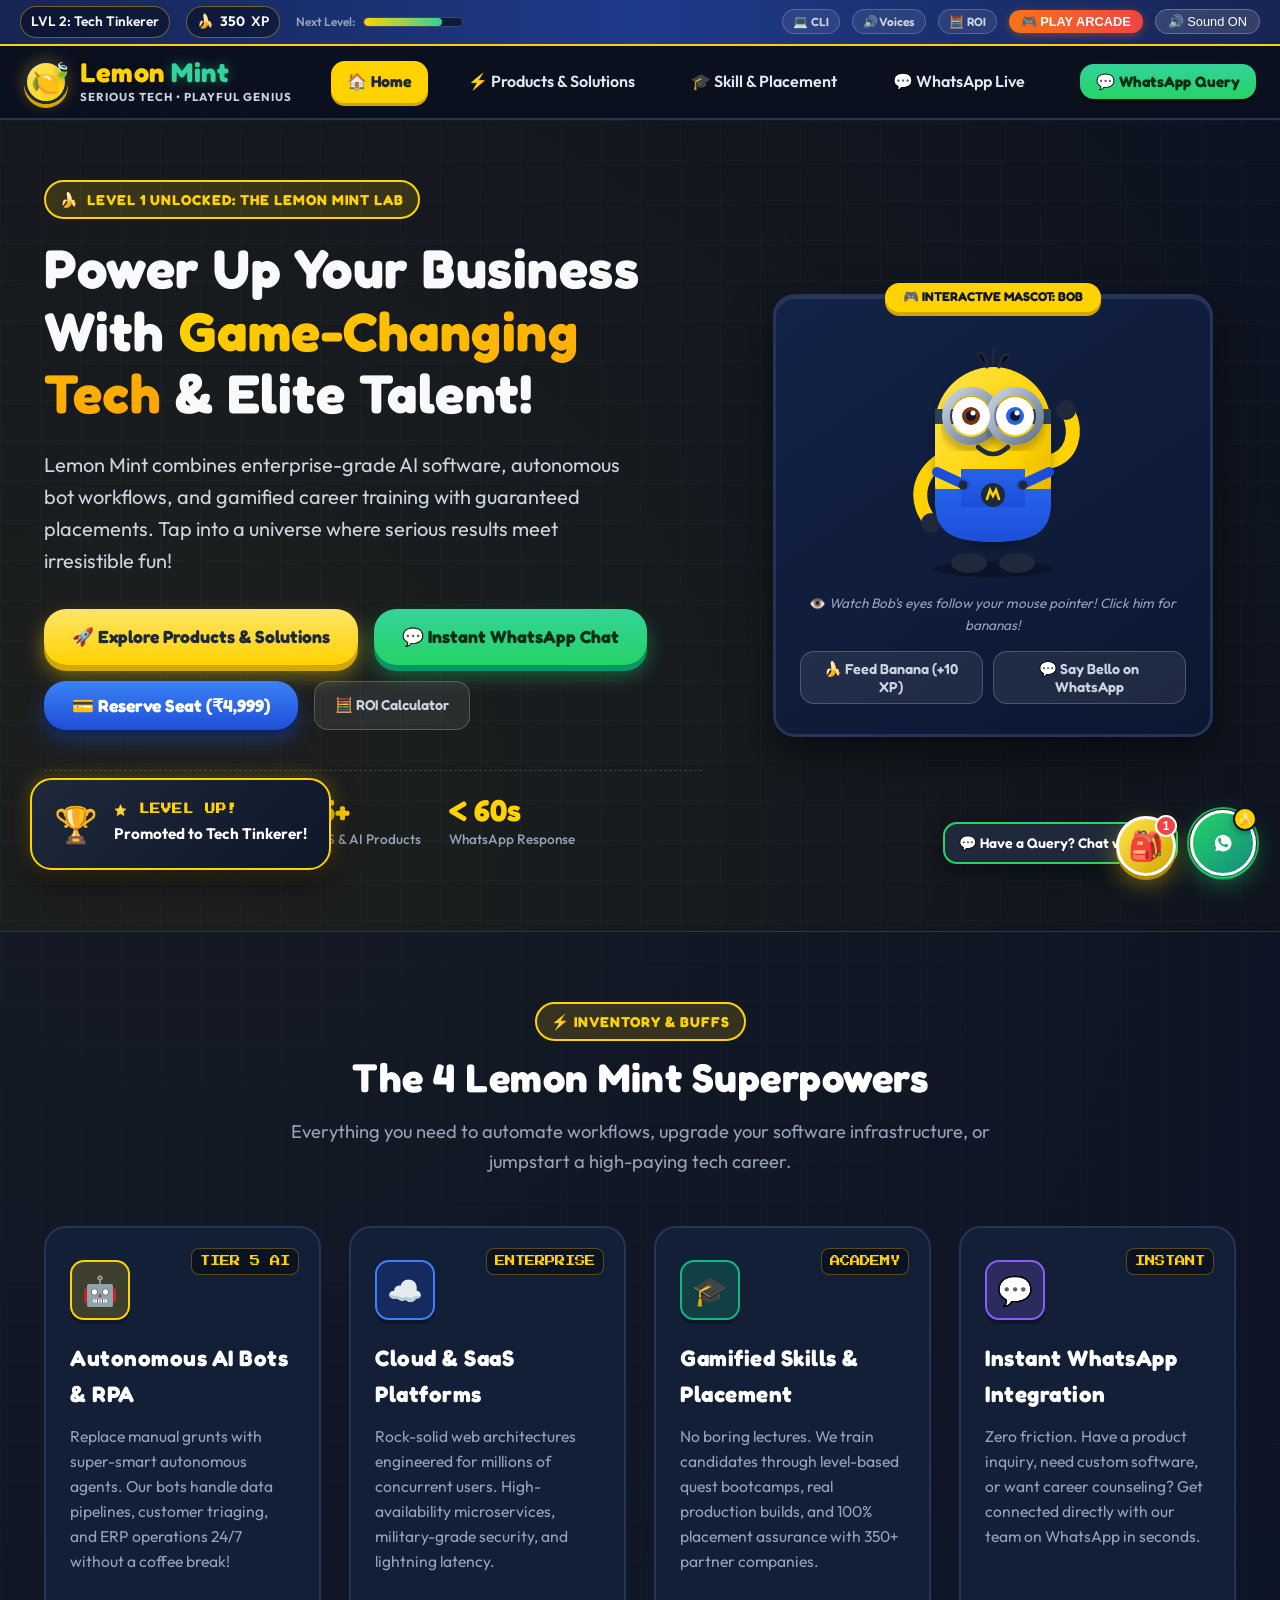
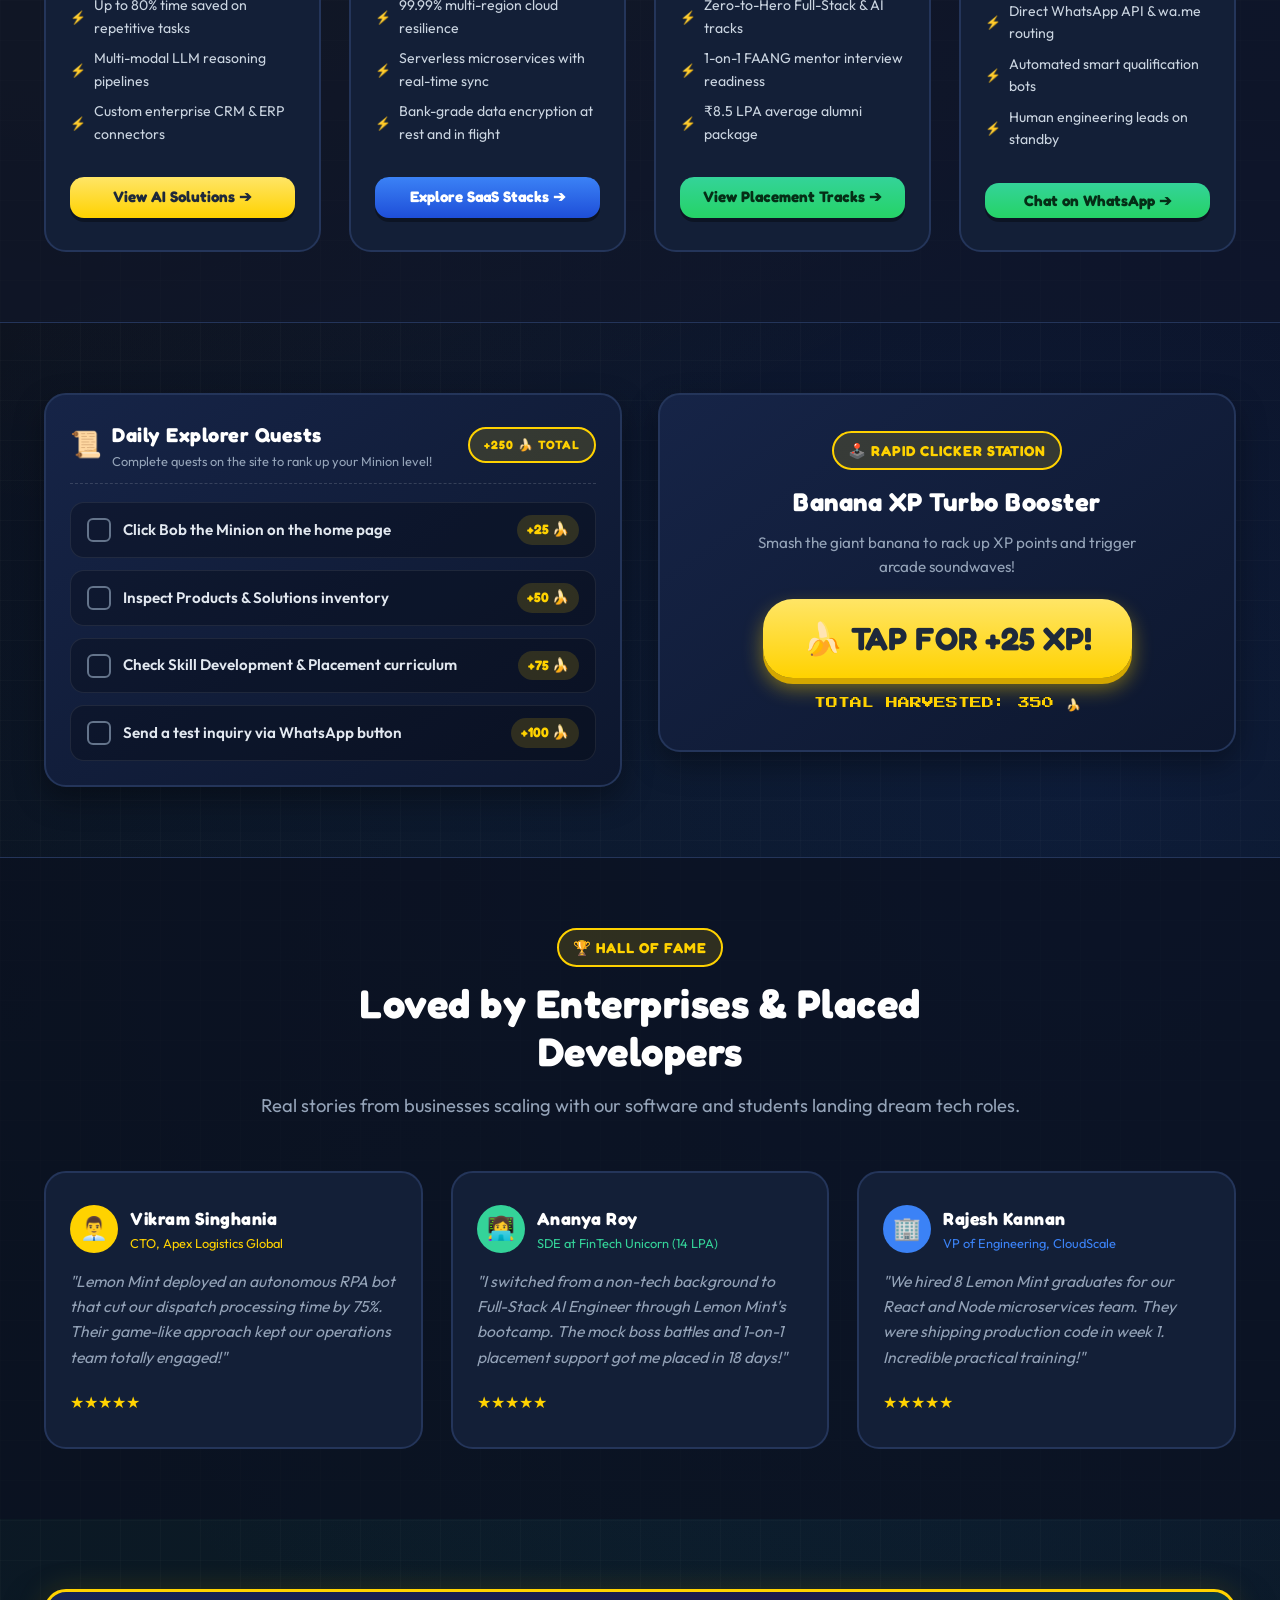
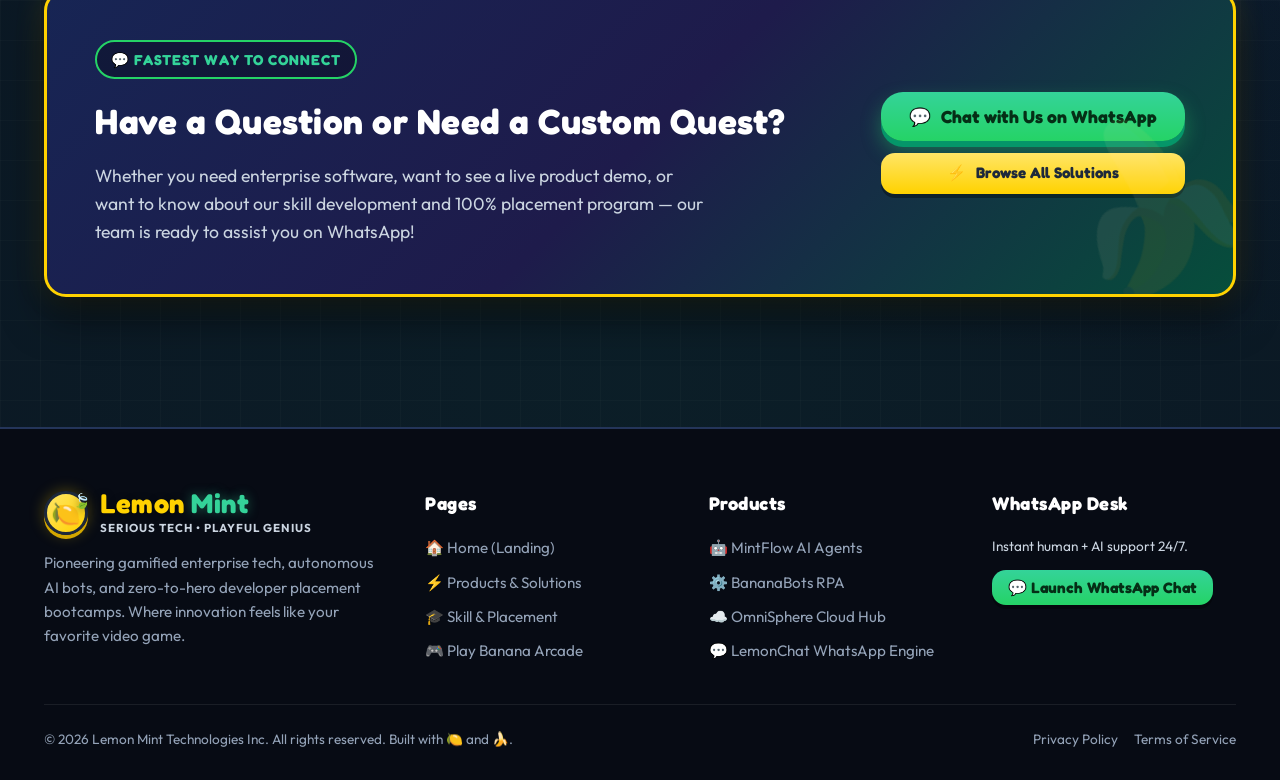
==== commit a653ace4: "Add payment gateway, live social proof ticker, ROI calculator, minion soundboard, dev terminal, cert" ====
--- a/index.html
+++ b/index.html
@@ -8,6 +8,8 @@
   <link rel="stylesheet" href="css/style.css">
   <link rel="stylesheet" href="css/game.css">
   <link rel="stylesheet" href="css/whatsapp.css">
+  <link rel="stylesheet" href="css/checkout.css">
+  <link rel="stylesheet" href="css/extras.css">
   <link rel="icon" href="data:image/svg+xml,<svg xmlns=%22http://www.w3.org/2000/svg%22 viewBox=%220 0 100 100%22><text y=%22.9em%22 font-size=%2290%22>🍋</text></svg>">
 </head>
 <body>
@@ -29,6 +31,9 @@
       </div>
     </div>
     <div class="hud-right">
+      <button class="stage-pill-btn" style="padding:4px 10px; font-size:0.75rem;" onclick="window.openTerminal && window.openTerminal()" title="Open Developer CLI">💻 CLI</button>
+      <button class="stage-pill-btn" style="padding:4px 10px; font-size:0.75rem;" onclick="window.openSoundboard && window.openSoundboard()" title="Minion Voice Soundboard">🔊 Voices</button>
+      <button class="stage-pill-btn" style="padding:4px 10px; font-size:0.75rem;" onclick="window.openCalculator && window.openCalculator('enterprise')" title="Calculate Impact">🧮 ROI</button>
       <button class="mini-game-pill" onclick="window.bananaGame && window.bananaGame.open()">🎮 PLAY ARCADE</button>
       <button class="sound-toggle-btn" aria-label="Toggle Sound">🔊 Sound ON</button>
     </div>
@@ -90,9 +95,12 @@
             <button class="game-btn game-btn-whatsapp" onclick="window.whatsapp && window.whatsapp.open('Hi Lemon Mint! I want to discuss a new software project.')">
               💬 Instant WhatsApp Chat
             </button>
-            <a href="skills.html" class="game-btn game-btn-blue">
-              🎓 Placement Academy
-            </a>
+            <button class="game-btn game-btn-blue" onclick="window.openCheckout && window.openCheckout({ title: 'Full-Stack Web & AI - Token Seat Deposit', priceINR: 4999, priceUSD: 59 })">
+              💳 Reserve Seat (₹4,999)
+            </button>
+            <button class="stage-pill-btn" onclick="window.openCalculator && window.openCalculator('enterprise')" style="padding:14px 20px;">
+              🧮 ROI Calculator
+            </button>
           </div>
 
           <div class="hero-stats-row">
@@ -460,6 +468,13 @@
   <script src="js/minion.js"></script>
   <script src="js/game.js"></script>
   <script src="js/whatsapp.js"></script>
+  <script src="js/checkout.js"></script>
+  <script src="js/ticker.js"></script>
+  <script src="js/calculator.js"></script>
+  <script src="js/soundboard.js"></script>
+  <script src="js/terminal.js"></script>
+  <script src="js/verification.js"></script>
+  <script src="js/backpack.js"></script>
   <script src="js/main.js"></script>
 </body>
 </html>
--- a/css/checkout.css
+++ b/css/checkout.css
@@ -0,0 +1,463 @@
+/* ============================================================
+   LEMON MINT - PAYMENT GATEWAY & CHECKOUT SYSTEM STYLES
+   ============================================================ */
+
+/* Checkout Modal Overlay */
+.checkout-modal-overlay {
+  position: fixed;
+  inset: 0;
+  background: rgba(4, 9, 20, 0.88);
+  backdrop-filter: blur(8px);
+  -webkit-backdrop-filter: blur(8px);
+  z-index: 999999;
+  display: flex;
+  justify-content: center;
+  align-items: center;
+  padding: 20px;
+  opacity: 0;
+  pointer-events: none;
+  transition: opacity 0.28s cubic-bezier(0.16, 1, 0.3, 1);
+}
+
+.checkout-modal-overlay.active {
+  opacity: 1;
+  pointer-events: auto;
+}
+
+.checkout-box {
+  width: 100%;
+  max-width: 680px;
+  background: linear-gradient(165deg, #172554 0%, #0F172A 100%);
+  border: 3px solid var(--color-banana);
+  border-radius: var(--radius-lg);
+  box-shadow: 0 25px 60px rgba(0,0,0,0.7), 0 0 35px rgba(255, 210, 0, 0.25);
+  overflow: hidden;
+  max-height: 92vh;
+  display: flex;
+  flex-direction: column;
+  transform: scale(0.92);
+  transition: transform 0.28s cubic-bezier(0.34, 1.56, 0.64, 1);
+}
+
+.checkout-modal-overlay.active .checkout-box {
+  transform: scale(1);
+}
+
+/* Header */
+.checkout-header {
+  background: #111D38;
+  padding: 16px 24px;
+  display: flex;
+  justify-content: space-between;
+  align-items: center;
+  border-bottom: 2px solid var(--color-card-border);
+}
+
+.checkout-header-left {
+  display: flex;
+  align-items: center;
+  gap: 12px;
+}
+
+.checkout-header-title {
+  font-family: var(--font-fun);
+  font-size: 1.25rem;
+  color: #FFFFFF;
+}
+
+.checkout-header-subtitle {
+  font-size: 0.75rem;
+  color: var(--color-mint-light);
+  display: flex;
+  align-items: center;
+  gap: 4px;
+}
+
+.checkout-close-btn {
+  background: transparent;
+  border: none;
+  color: #94A3B8;
+  font-size: 1.6rem;
+  cursor: pointer;
+  line-height: 1;
+  transition: color 0.2s ease;
+}
+.checkout-close-btn:hover {
+  color: #FFFFFF;
+}
+
+/* Body */
+.checkout-body {
+  padding: 24px;
+  overflow-y: auto;
+  display: flex;
+  flex-direction: column;
+  gap: 20px;
+}
+
+/* Order Summary Box */
+.checkout-order-summary {
+  background: rgba(0, 0, 0, 0.35);
+  border: 1px solid rgba(255, 255, 255, 0.1);
+  border-radius: var(--radius-md);
+  padding: 16px 20px;
+}
+
+.checkout-summary-row {
+  display: flex;
+  justify-content: space-between;
+  align-items: center;
+  margin-bottom: 8px;
+  font-size: 0.95rem;
+  color: #CBD5E1;
+}
+
+.checkout-item-title {
+  font-weight: 700;
+  color: #FFFFFF;
+  font-size: 1.1rem;
+}
+
+.checkout-total-row {
+  display: flex;
+  justify-content: space-between;
+  align-items: center;
+  padding-top: 10px;
+  margin-top: 8px;
+  border-top: 1px dashed rgba(255, 255, 255, 0.15);
+  font-family: var(--font-fun);
+  font-size: 1.35rem;
+  font-weight: 700;
+  color: var(--color-banana);
+}
+
+.checkout-currency-tag {
+  font-size: 0.75rem;
+  color: #94A3B8;
+  font-family: var(--font-main);
+  font-weight: 400;
+}
+
+/* Promo Code Input */
+.checkout-promo-wrap {
+  display: flex;
+  gap: 10px;
+  margin-top: 6px;
+}
+
+.checkout-promo-input {
+  flex: 1;
+  background: rgba(255, 255, 255, 0.06);
+  border: 1px solid var(--color-card-border);
+  border-radius: var(--radius-sm);
+  padding: 8px 14px;
+  font-family: var(--font-arcade);
+  font-size: 0.75rem;
+  color: #FFFFFF;
+  text-transform: uppercase;
+}
+
+.checkout-promo-input:focus {
+  border-color: var(--color-banana);
+  outline: none;
+}
+
+/* Gateway Tabs */
+.gateway-tabs-row {
+  display: grid;
+  grid-template-columns: repeat(4, 1fr);
+  gap: 8px;
+}
+
+.gateway-tab-btn {
+  background: rgba(255, 255, 255, 0.05);
+  border: 1px solid var(--color-card-border);
+  border-radius: var(--radius-md);
+  padding: 10px 8px;
+  color: #CBD5E1;
+  font-family: var(--font-fun);
+  font-size: 0.82rem;
+  cursor: pointer;
+  display: flex;
+  flex-direction: column;
+  align-items: center;
+  gap: 4px;
+  transition: all 0.2s ease;
+}
+
+.gateway-tab-btn:hover {
+  background: rgba(255, 210, 0, 0.1);
+  border-color: var(--color-banana);
+  color: var(--color-banana);
+}
+
+.gateway-tab-btn.active {
+  background: linear-gradient(180deg, rgba(255, 210, 0, 0.2) 0%, rgba(255, 210, 0, 0.08) 100%);
+  border-color: var(--color-banana);
+  color: var(--color-banana);
+  box-shadow: 0 4px 12px rgba(255, 210, 0, 0.2);
+  font-weight: 700;
+}
+
+.gateway-icon {
+  font-size: 1.3rem;
+}
+
+/* Gateway Panes */
+.gateway-content-pane {
+  display: none;
+  background: rgba(0, 0, 0, 0.25);
+  border: 1px solid rgba(255, 255, 255, 0.08);
+  border-radius: var(--radius-md);
+  padding: 20px;
+}
+
+.gateway-content-pane.active {
+  display: block;
+  animation: fadeIn 0.25s ease;
+}
+
+@keyframes fadeIn {
+  from { opacity: 0; transform: translateY(4px); }
+  to { opacity: 1; transform: translateY(0); }
+}
+
+/* UPI Pane */
+.upi-qr-area {
+  display: flex;
+  flex-direction: column;
+  align-items: center;
+  gap: 14px;
+  text-align: center;
+}
+
+.qr-code-frame {
+  width: 160px;
+  height: 160px;
+  background: #FFFFFF;
+  padding: 10px;
+  border-radius: var(--radius-md);
+  box-shadow: 0 8px 16px rgba(0,0,0,0.4);
+  display: flex;
+  align-items: center;
+  justify-content: center;
+  position: relative;
+}
+
+.qr-code-frame img, .qr-code-frame svg {
+  width: 100%;
+  height: 100%;
+}
+
+.upi-apps-row {
+  display: flex;
+  gap: 8px;
+  justify-content: center;
+  flex-wrap: wrap;
+}
+
+.upi-app-badge {
+  background: rgba(255, 255, 255, 0.08);
+  padding: 4px 10px;
+  border-radius: var(--radius-sm);
+  font-size: 0.75rem;
+  color: #E2E8F0;
+  border: 1px solid rgba(255, 255, 255, 0.1);
+}
+
+/* Card Form */
+.card-form-grid {
+  display: grid;
+  grid-template-columns: 1fr 1fr;
+  gap: 12px;
+}
+
+.card-input-full {
+  grid-column: span 2;
+}
+
+.checkout-label {
+  display: block;
+  font-size: 0.78rem;
+  color: #94A3B8;
+  margin-bottom: 4px;
+  font-weight: 600;
+}
+
+.checkout-input {
+  width: 100%;
+  background: rgba(255, 255, 255, 0.06);
+  border: 1px solid var(--color-card-border);
+  border-radius: var(--radius-sm);
+  padding: 10px 14px;
+  color: #FFFFFF;
+  font-size: 0.9rem;
+  outline: none;
+  transition: border-color 0.2s ease;
+}
+
+.checkout-input:focus {
+  border-color: var(--color-banana);
+}
+
+/* WhatsApp Pay Pane */
+.wa-pay-card {
+  text-align: center;
+  padding: 10px;
+}
+
+.wa-pay-card h4 {
+  color: var(--color-whatsapp);
+  font-size: 1.15rem;
+  margin-bottom: 8px;
+}
+
+.wa-pay-card p {
+  color: #CBD5E1;
+  font-size: 0.9rem;
+  margin-bottom: 16px;
+}
+
+/* Success Receipt Modal Screen */
+.checkout-success-pane {
+  display: none;
+  text-align: center;
+  padding: 30px 20px;
+}
+
+.checkout-success-pane.active {
+  display: block;
+  animation: popIn 0.35s cubic-bezier(0.34, 1.56, 0.64, 1);
+}
+
+@keyframes popIn {
+  from { transform: scale(0.85); opacity: 0; }
+  to { transform: scale(1); opacity: 1; }
+}
+
+.success-badge-icon {
+  width: 70px;
+  height: 70px;
+  background: var(--color-mint);
+  border-radius: 50%;
+  color: white;
+  display: flex;
+  align-items: center;
+  justify-content: center;
+  font-size: 2.2rem;
+  margin: 0 auto 16px auto;
+  box-shadow: 0 0 25px rgba(16, 185, 129, 0.5);
+}
+
+.receipt-card {
+  background: rgba(0, 0, 0, 0.35);
+  border: 2px dashed var(--color-mint-light);
+  border-radius: var(--radius-md);
+  padding: 20px;
+  margin: 20px 0;
+  text-align: left;
+  font-family: monospace;
+  font-size: 0.85rem;
+  line-height: 1.6;
+  color: #E2E8F0;
+}
+
+/* ============================================================
+   LIVE SOCIAL PROOF TICKER
+   ============================================================ */
+
+.social-proof-ticker {
+  position: fixed;
+  bottom: 24px;
+  left: 24px;
+  z-index: 9998;
+  max-width: 360px;
+  pointer-events: none;
+}
+
+.proof-card {
+  background: linear-gradient(135deg, #172554 0%, #0F172A 100%);
+  border: 2px solid var(--color-banana);
+  border-radius: var(--radius-md);
+  padding: 12px 16px;
+  box-shadow: 0 10px 25px rgba(0,0,0,0.5), 0 0 15px rgba(255, 210, 0, 0.2);
+  display: flex;
+  align-items: center;
+  gap: 12px;
+  opacity: 0;
+  transform: translateY(20px) scale(0.95);
+  transition: all 0.35s cubic-bezier(0.34, 1.56, 0.64, 1);
+  pointer-events: auto;
+  position: relative;
+}
+
+.proof-card.visible {
+  opacity: 1;
+  transform: translateY(0) scale(1);
+}
+
+.proof-avatar {
+  width: 40px;
+  height: 40px;
+  border-radius: 50%;
+  background: var(--color-banana);
+  display: flex;
+  align-items: center;
+  justify-content: center;
+  font-size: 1.3rem;
+  flex-shrink: 0;
+  box-shadow: 0 2px 6px rgba(0,0,0,0.3);
+}
+
+.proof-info h5 {
+  font-size: 0.88rem;
+  color: #FFFFFF;
+  margin-bottom: 2px;
+  font-weight: 700;
+}
+
+.proof-info p {
+  font-size: 0.78rem;
+  color: #94A3B8;
+  line-height: 1.3;
+}
+
+.proof-time {
+  display: block;
+  font-size: 0.68rem;
+  color: var(--color-mint-light);
+  margin-top: 3px;
+  font-weight: 600;
+}
+
+.proof-close-btn {
+  position: absolute;
+  top: 4px;
+  right: 6px;
+  background: transparent;
+  border: none;
+  color: #64748B;
+  font-size: 1rem;
+  cursor: pointer;
+}
+.proof-close-btn:hover {
+  color: #CBD5E1;
+}
+
+@media (max-width: 640px) {
+  .gateway-tabs-row {
+    grid-template-columns: 1fr 1fr;
+  }
+  .card-form-grid {
+    grid-template-columns: 1fr;
+  }
+  .card-input-full {
+    grid-column: span 1;
+  }
+  .social-proof-ticker {
+    bottom: 96px;
+    left: 12px;
+    right: 12px;
+    max-width: none;
+  }
+}
--- a/css/extras.css
+++ b/css/extras.css
@@ -0,0 +1,459 @@
+/* ============================================================
+   LEMON MINT - EXTRAS (ROI CALCULATOR, SOUNDBOARD, TERMINAL,
+   CERTIFICATE VERIFICATION, & MINION BACKPACK CART)
+   ============================================================ */
+
+/* Generic Modal Overlay for Extras */
+.extras-modal-overlay {
+  position: fixed;
+  inset: 0;
+  background: rgba(4, 9, 20, 0.88);
+  backdrop-filter: blur(8px);
+  -webkit-backdrop-filter: blur(8px);
+  z-index: 999990;
+  display: flex;
+  justify-content: center;
+  align-items: center;
+  padding: 20px;
+  opacity: 0;
+  pointer-events: none;
+  transition: opacity 0.25s ease;
+}
+
+.extras-modal-overlay.active {
+  opacity: 1;
+  pointer-events: auto;
+}
+
+.extras-modal-card {
+  width: 100%;
+  max-width: 680px;
+  background: linear-gradient(165deg, #172554 0%, #0F172A 100%);
+  border: 3px solid var(--color-banana);
+  border-radius: var(--radius-lg);
+  box-shadow: 0 25px 60px rgba(0,0,0,0.7), 0 0 35px rgba(255, 210, 0, 0.2);
+  overflow: hidden;
+  max-height: 90vh;
+  display: flex;
+  flex-direction: column;
+  transform: scale(0.92);
+  transition: transform 0.25s cubic-bezier(0.34, 1.56, 0.64, 1);
+}
+
+.extras-modal-overlay.active .extras-modal-card {
+  transform: scale(1);
+}
+
+.extras-modal-header {
+  background: #111D38;
+  padding: 16px 22px;
+  display: flex;
+  justify-content: space-between;
+  align-items: center;
+  border-bottom: 2px solid var(--color-card-border);
+}
+
+.extras-modal-header h3 {
+  font-family: var(--font-fun);
+  font-size: 1.25rem;
+  color: #FFFFFF;
+  display: flex;
+  align-items: center;
+  gap: 8px;
+}
+
+.extras-modal-body {
+  padding: 24px;
+  overflow-y: auto;
+}
+
+/* ============================================================
+   1. ROI & SALARY CALCULATOR MODAL STYLES
+   ============================================================ */
+.calc-tabs {
+  display: flex;
+  gap: 10px;
+  margin-bottom: 20px;
+}
+
+.calc-tab-btn {
+  flex: 1;
+  background: rgba(255, 255, 255, 0.05);
+  border: 1px solid var(--color-card-border);
+  color: #CBD5E1;
+  padding: 10px;
+  border-radius: var(--radius-md);
+  font-family: var(--font-fun);
+  font-size: 0.95rem;
+  font-weight: 600;
+  cursor: pointer;
+  transition: all 0.2s ease;
+  text-align: center;
+}
+
+.calc-tab-btn.active {
+  background: var(--color-banana);
+  color: #0F172A;
+  font-weight: 700;
+  border-color: var(--color-banana);
+  box-shadow: 0 4px 0 var(--color-banana-dark);
+}
+
+.calc-pane {
+  display: none;
+}
+.calc-pane.active {
+  display: block;
+}
+
+.slider-group {
+  margin-bottom: 20px;
+}
+
+.slider-label-row {
+  display: flex;
+  justify-content: space-between;
+  align-items: center;
+  font-size: 0.9rem;
+  color: #CBD5E1;
+  margin-bottom: 8px;
+  font-weight: 600;
+}
+
+.slider-label-row strong {
+  color: var(--color-banana);
+  font-family: var(--font-fun);
+  font-size: 1.1rem;
+}
+
+.calc-range-slider {
+  width: 100%;
+  height: 8px;
+  background: rgba(255, 255, 255, 0.15);
+  border-radius: 10px;
+  outline: none;
+  cursor: pointer;
+  -webkit-appearance: none;
+}
+
+.calc-range-slider::-webkit-slider-thumb {
+  -webkit-appearance: none;
+  width: 22px;
+  height: 22px;
+  border-radius: 50%;
+  background: var(--color-banana);
+  border: 2px solid #0F172A;
+  box-shadow: 0 2px 6px rgba(0,0,0,0.5);
+  cursor: pointer;
+}
+
+.calc-results-grid {
+  display: grid;
+  grid-template-columns: 1fr 1fr;
+  gap: 16px;
+  background: rgba(0, 0, 0, 0.35);
+  border: 2px dashed var(--color-banana);
+  border-radius: var(--radius-md);
+  padding: 20px;
+  text-align: center;
+  margin: 20px 0;
+}
+
+.calc-result-box h5 {
+  font-size: 0.75rem;
+  color: #94A3B8;
+  text-transform: uppercase;
+}
+
+.calc-result-box .result-val {
+  font-family: var(--font-fun);
+  font-size: 1.6rem;
+  color: #34D399;
+  font-weight: 700;
+}
+
+/* ============================================================
+   2. MINION SOUNDBOARD & MASCOT CUSTOMIZER
+   ============================================================ */
+.soundboard-grid {
+  display: grid;
+  grid-template-columns: repeat(auto-fit, minmax(130px, 1fr));
+  gap: 12px;
+  margin-bottom: 24px;
+}
+
+.soundboard-btn {
+  background: rgba(255, 255, 255, 0.06);
+  border: 2px solid var(--color-card-border);
+  border-radius: var(--radius-md);
+  padding: 14px 10px;
+  color: #FFFFFF;
+  font-family: var(--font-fun);
+  font-size: 0.95rem;
+  font-weight: 700;
+  cursor: pointer;
+  display: flex;
+  flex-direction: column;
+  align-items: center;
+  gap: 6px;
+  transition: var(--transition-bounce);
+}
+
+.soundboard-btn:hover {
+  background: rgba(255, 210, 0, 0.15);
+  border-color: var(--color-banana);
+  color: var(--color-banana);
+  transform: translateY(-3px);
+  box-shadow: 0 6px 12px rgba(255, 210, 0, 0.2);
+}
+
+.soundboard-btn:active {
+  transform: translateY(2px);
+}
+
+.mascot-select-row {
+  display: grid;
+  grid-template-columns: repeat(3, 1fr);
+  gap: 12px;
+  margin-top: 14px;
+}
+
+.mascot-opt-card {
+  background: rgba(0,0,0,0.3);
+  border: 2px solid var(--color-card-border);
+  border-radius: var(--radius-md);
+  padding: 12px;
+  text-align: center;
+  cursor: pointer;
+  transition: all 0.2s ease;
+}
+
+.mascot-opt-card.active {
+  border-color: var(--color-banana);
+  background: rgba(255, 210, 0, 0.1);
+  box-shadow: 0 4px 10px rgba(255, 210, 0, 0.2);
+}
+
+/* ============================================================
+   3. DEVELOPER TERMINAL / CLI PLAYGROUND
+   ============================================================ */
+.terminal-window {
+  background: #050B14;
+  border: 2px solid #334155;
+  border-radius: var(--radius-md);
+  font-family: 'Courier New', Courier, monospace;
+  font-size: 0.88rem;
+  color: #34D399;
+  box-shadow: 0 10px 30px rgba(0,0,0,0.7);
+  overflow: hidden;
+}
+
+.terminal-titlebar {
+  background: #111D38;
+  padding: 8px 14px;
+  display: flex;
+  justify-content: space-between;
+  align-items: center;
+  border-bottom: 1px solid #1E293B;
+  color: #94A3B8;
+  font-size: 0.75rem;
+}
+
+.terminal-buttons {
+  display: flex;
+  gap: 6px;
+}
+
+.term-dot {
+  width: 10px;
+  height: 10px;
+  border-radius: 50%;
+}
+.term-dot-red { background: #EF4444; }
+.term-dot-yellow { background: #F59E0B; }
+.term-dot-green { background: #10B981; }
+
+.terminal-logs {
+  padding: 16px;
+  min-height: 220px;
+  max-height: 300px;
+  overflow-y: auto;
+  line-height: 1.6;
+}
+
+.terminal-cmd-input-row {
+  display: flex;
+  align-items: center;
+  background: #0B1120;
+  padding: 10px 14px;
+  border-top: 1px solid #1E293B;
+  gap: 8px;
+}
+
+.terminal-prompt {
+  color: var(--color-banana);
+  font-weight: bold;
+}
+
+.terminal-input {
+  flex: 1;
+  background: transparent;
+  border: none;
+  outline: none;
+  color: #FFFFFF;
+  font-family: inherit;
+  font-size: 0.9rem;
+}
+
+.terminal-shortcuts-bar {
+  display: flex;
+  flex-wrap: wrap;
+  gap: 6px;
+  padding: 8px 14px;
+  background: #080D18;
+  border-top: 1px solid #1E293B;
+}
+
+.term-shortcut-btn {
+  background: rgba(255,255,255,0.06);
+  border: 1px solid #334155;
+  color: #94A3B8;
+  font-size: 0.75rem;
+  padding: 3px 8px;
+  border-radius: 4px;
+  cursor: pointer;
+}
+.term-shortcut-btn:hover {
+  background: var(--color-banana);
+  color: #0F172A;
+  border-color: var(--color-banana);
+}
+
+/* ============================================================
+   4. CERTIFICATE VERIFICATION PORTAL
+   ============================================================ */
+.cert-verify-box {
+  display: flex;
+  gap: 10px;
+  margin-bottom: 20px;
+}
+
+.cert-input {
+  flex: 1;
+  background: rgba(255, 255, 255, 0.06);
+  border: 1px solid var(--color-card-border);
+  border-radius: var(--radius-sm);
+  padding: 10px 14px;
+  color: white;
+  font-family: var(--font-arcade);
+  font-size: 0.8rem;
+  text-transform: uppercase;
+}
+
+.cert-card-result {
+  background: #FFFFFF;
+  color: #0F172A;
+  border-radius: var(--radius-md);
+  padding: 24px;
+  box-shadow: 0 10px 25px rgba(0,0,0,0.4);
+  position: relative;
+  display: none;
+}
+
+.cert-card-result.show {
+  display: block;
+  animation: popIn 0.3s ease;
+}
+
+.cert-badge-stamp {
+  position: absolute;
+  top: 16px;
+  right: 16px;
+  width: 55px;
+  height: 55px;
+  background: var(--color-mint);
+  border-radius: 50%;
+  color: white;
+  display: flex;
+  align-items: center;
+  justify-content: center;
+  font-size: 1.5rem;
+  box-shadow: 0 4px 10px rgba(16, 185, 129, 0.4);
+}
+
+/* ============================================================
+   5. MINION BACKPACK (CART DRAWER & FLOATING TRIGGER)
+   ============================================================ */
+.backpack-floating-trigger {
+  position: fixed;
+  bottom: 24px;
+  right: 104px;
+  z-index: 9999;
+}
+
+.backpack-btn {
+  width: 60px;
+  height: 60px;
+  border-radius: 50%;
+  background: linear-gradient(135deg, #FFE44D 0%, #D4A700 100%);
+  border: 3px solid #FFFFFF;
+  box-shadow: 0 8px 24px rgba(255, 210, 0, 0.4), 0 4px 0 #997800;
+  cursor: pointer;
+  display: flex;
+  align-items: center;
+  justify-content: center;
+  font-size: 1.8rem;
+  position: relative;
+  transition: var(--transition-bounce);
+  outline: none;
+}
+
+.backpack-btn:hover {
+  transform: scale(1.08) translateY(-4px);
+}
+
+.backpack-count-badge {
+  position: absolute;
+  top: -4px;
+  right: -4px;
+  width: 22px;
+  height: 22px;
+  background: #EF4444;
+  border: 2px solid #FFFFFF;
+  border-radius: 50%;
+  display: flex;
+  align-items: center;
+  justify-content: center;
+  font-size: 0.75rem;
+  font-weight: 800;
+  color: #FFFFFF;
+}
+
+.backpack-item-row {
+  display: flex;
+  justify-content: space-between;
+  align-items: center;
+  background: rgba(0,0,0,0.25);
+  border: 1px solid rgba(255,255,255,0.08);
+  padding: 12px 14px;
+  border-radius: var(--radius-sm);
+  margin-bottom: 8px;
+}
+
+.backpack-item-left h5 {
+  font-size: 0.95rem;
+  color: #FFFFFF;
+}
+
+.backpack-item-left p {
+  font-size: 0.75rem;
+  color: #94A3B8;
+}
+
+.backpack-item-remove {
+  background: transparent;
+  border: none;
+  color: #EF4444;
+  cursor: pointer;
+  font-size: 1.1rem;
+}
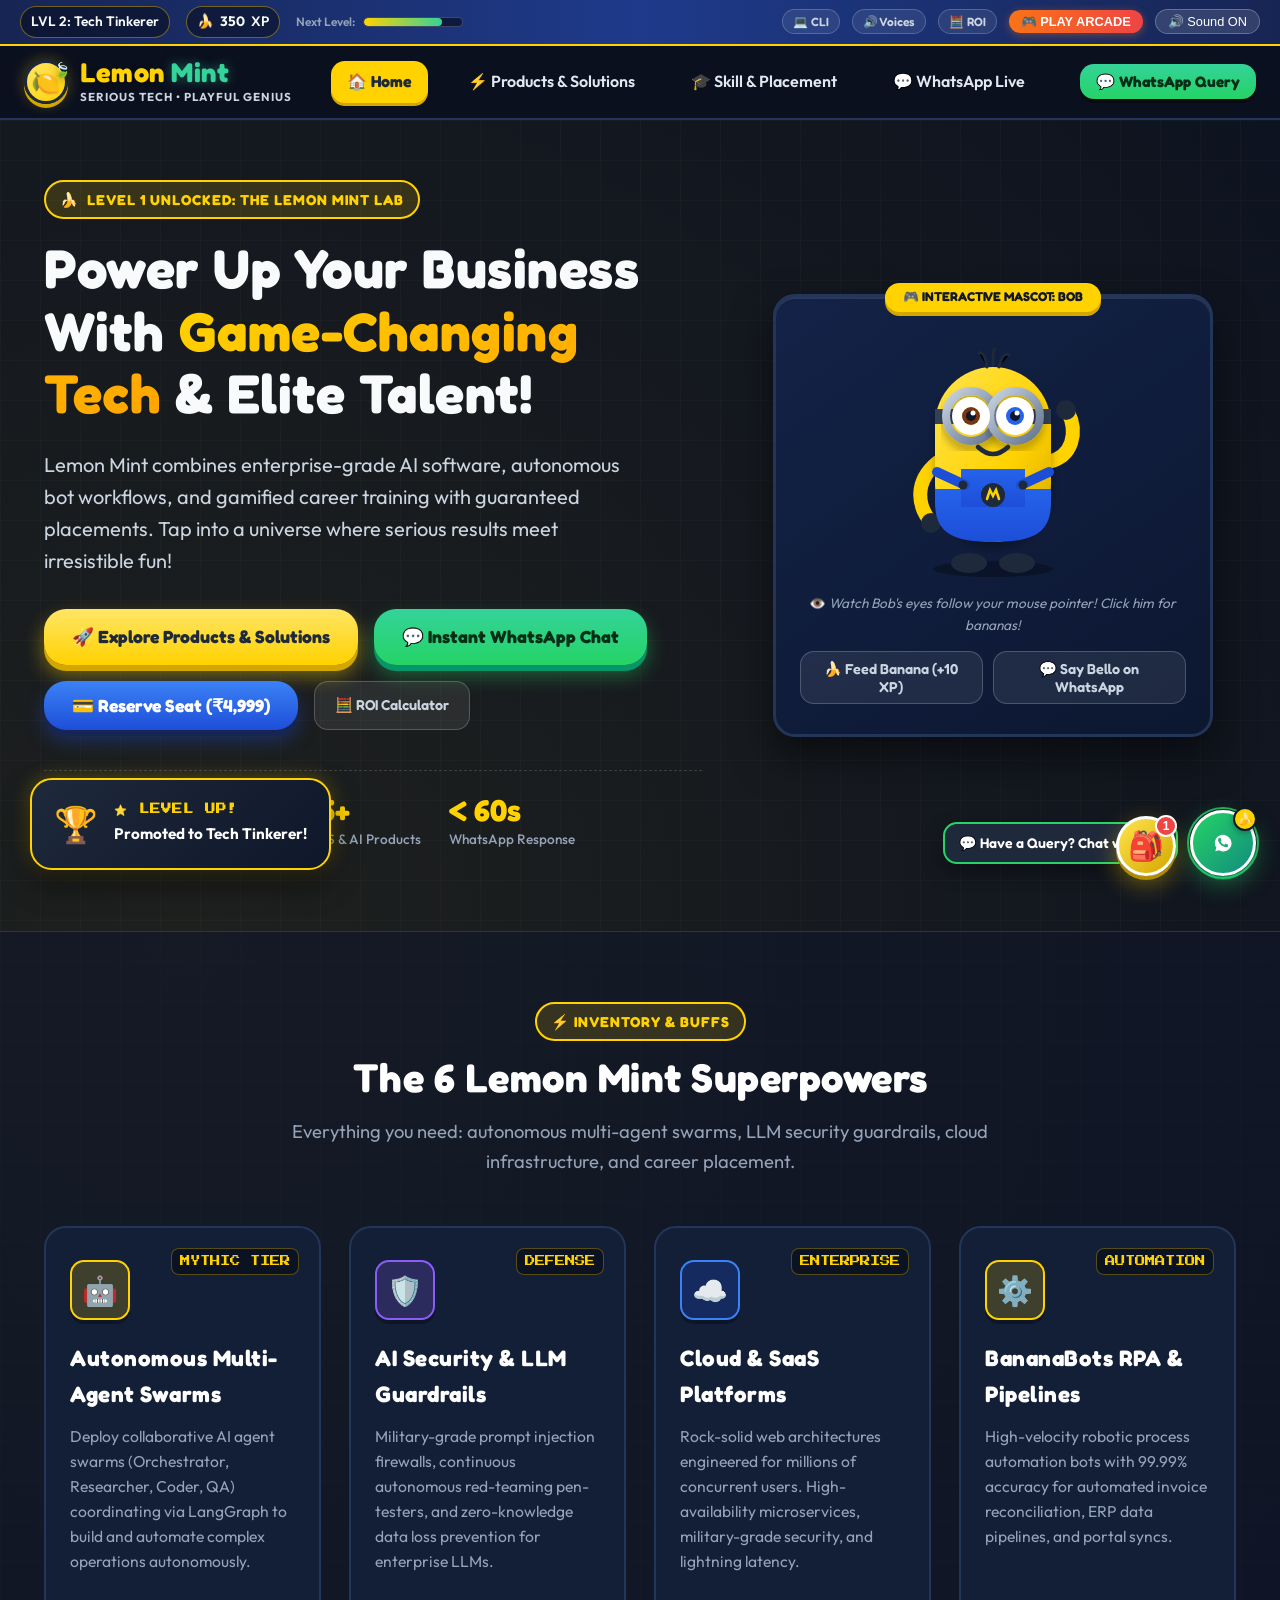
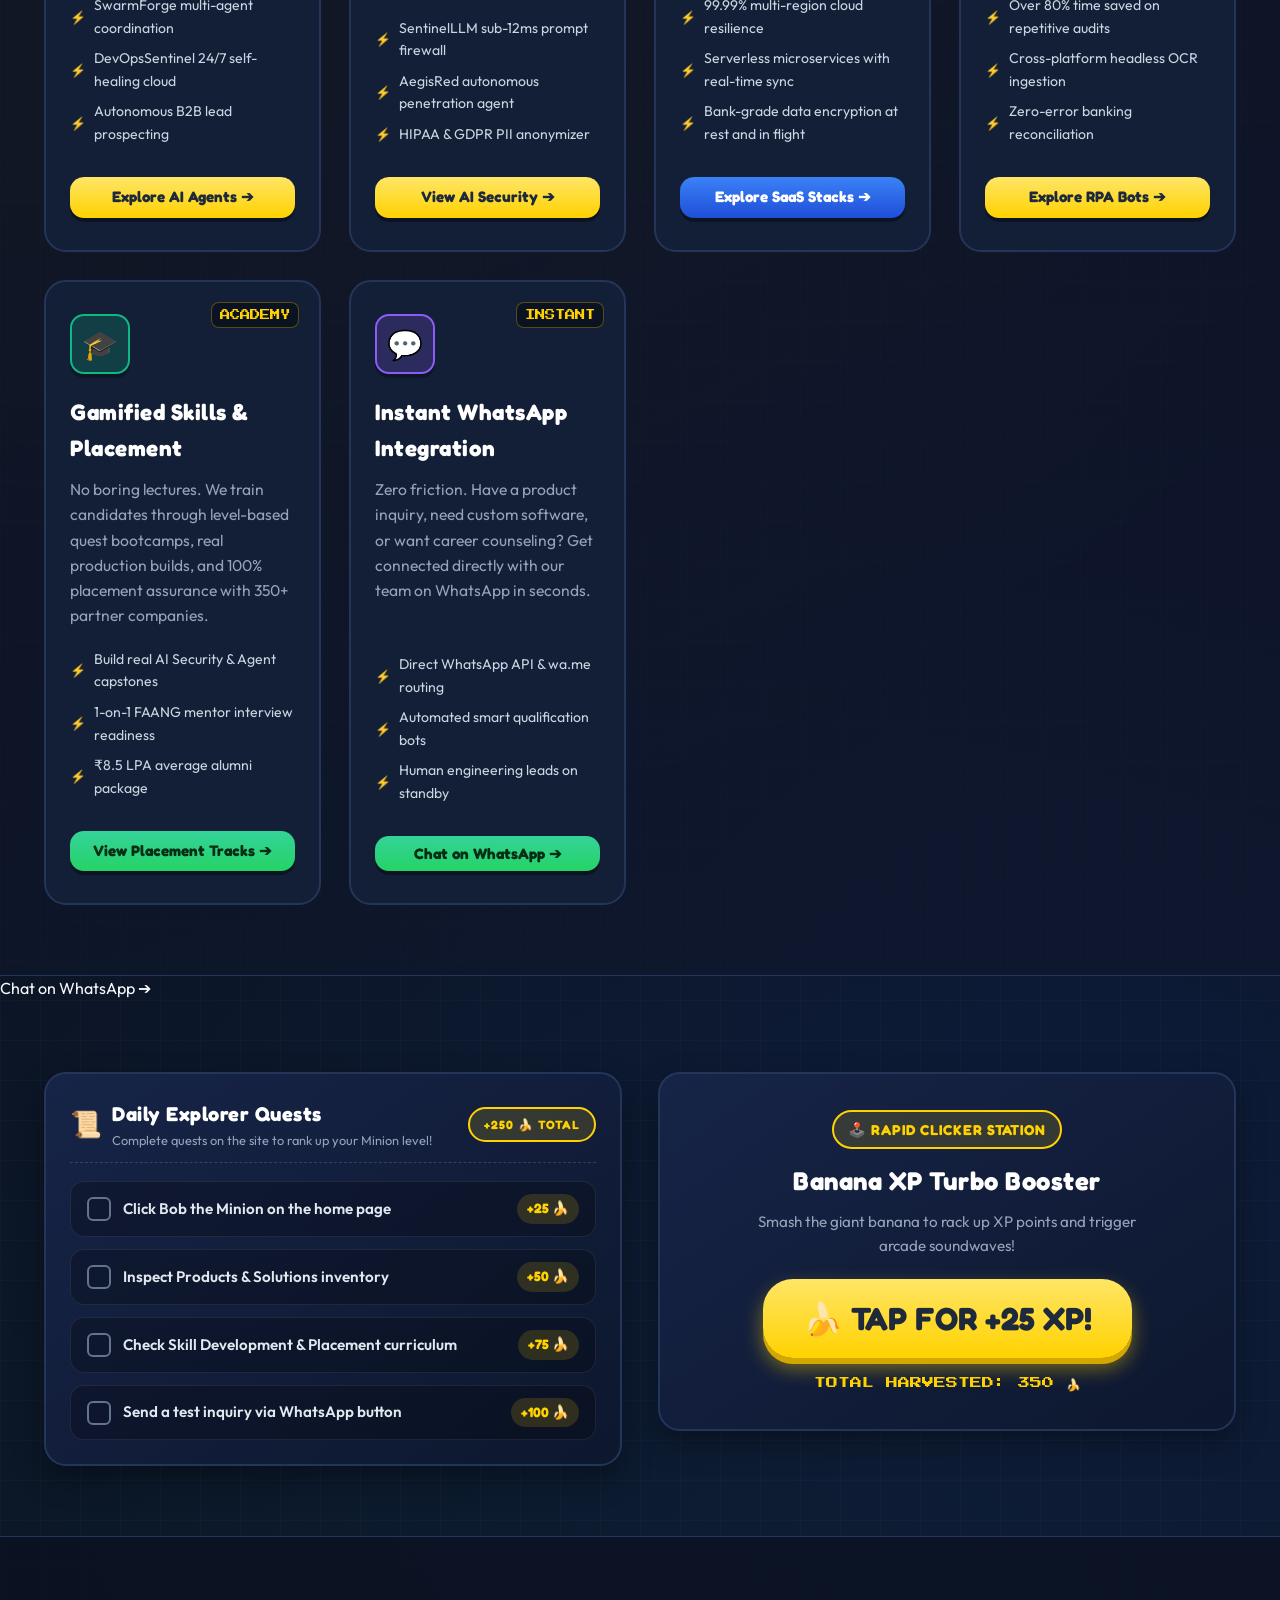
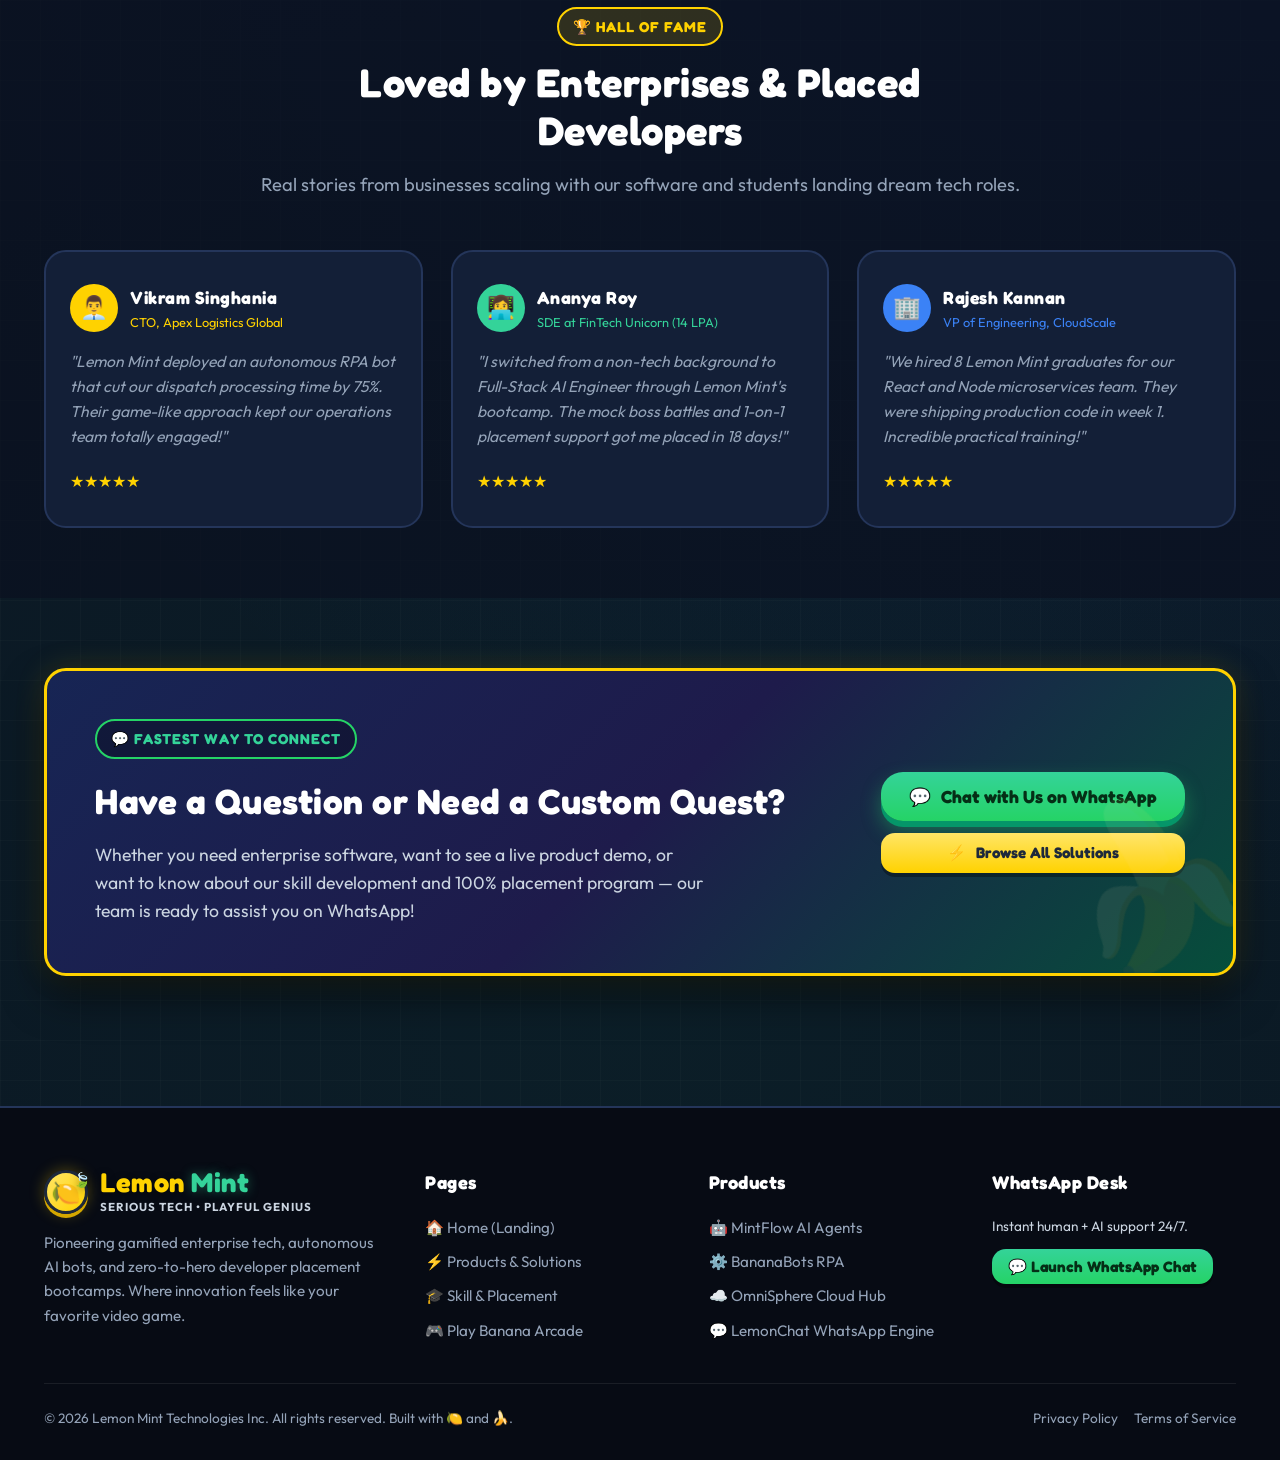
==== commit 7b363947: "Add flagship AI Security projects, autonomous AI Agents, capstone showcase, and terminal commands" ====
--- a/index.html
+++ b/index.html
@@ -147,38 +147,56 @@
     </section>
 
     <!-- ============================================================
-         THE 4 SUPERPOWERS (FEATURE CARDS)
+         THE 6 SUPERPOWERS (FEATURE CARDS)
          ============================================================ -->
     <section style="background: rgba(15, 23, 42, 0.6); border-top: 1px solid var(--color-card-border); border-bottom: 1px solid var(--color-card-border);">
       <div class="container">
         <div class="section-header">
           <div class="highlight-badge">⚡ INVENTORY & BUFFS</div>
-          <h2 class="section-title">The 4 Lemon Mint Superpowers</h2>
+          <h2 class="section-title">The 6 Lemon Mint Superpowers</h2>
           <p class="section-desc">
-            Everything you need to automate workflows, upgrade your software infrastructure, or jumpstart a high-paying tech career.
+            Everything you need: autonomous multi-agent swarms, LLM security guardrails, cloud infrastructure, and career placement.
           </p>
         </div>
 
         <div class="powers-grid">
-          <!-- Power Card 1 -->
+          <!-- Power Card 1: Autonomous Multi-Agents -->
           <div class="power-card" data-banana-bonus="20">
-            <span class="power-level-tag">TIER 5 AI</span>
+            <span class="power-level-tag">MYTHIC TIER</span>
             <div class="power-icon-box power-icon-yellow">🤖</div>
-            <h3>Autonomous AI Bots & RPA</h3>
-            <p>
-              Replace manual grunts with super-smart autonomous agents. Our bots handle data pipelines, customer triaging, and ERP operations 24/7 without a coffee break!
+            <h3>Autonomous Multi-Agent Swarms</h3>
+            <p>
+              Deploy collaborative AI agent swarms (Orchestrator, Researcher, Coder, QA) coordinating via LangGraph to build and automate complex operations autonomously.
             </p>
             <ul class="power-perks-list">
-              <li>Up to 80% time saved on repetitive tasks</li>
-              <li>Multi-modal LLM reasoning pipelines</li>
-              <li>Custom enterprise CRM & ERP connectors</li>
+              <li>SwarmForge multi-agent coordination</li>
+              <li>DevOpsSentinel 24/7 self-healing cloud</li>
+              <li>Autonomous B2B lead prospecting</li>
             </ul>
-            <a href="products.html" class="game-btn game-btn-banana game-btn-sm" style="margin-top:auto;">
-              View AI Solutions ➔
-            </a>
-          </div>
-
-          <!-- Power Card 2 -->
+            <a href="products.html#swarmforge" class="game-btn game-btn-banana game-btn-sm" style="margin-top:auto;">
+              Explore AI Agents ➔
+            </a>
+          </div>
+
+          <!-- Power Card 2: AI Security & Guardrails -->
+          <div class="power-card" data-banana-bonus="20">
+            <span class="power-level-tag">DEFENSE</span>
+            <div class="power-icon-box power-icon-purple">🛡️</div>
+            <h3>AI Security & LLM Guardrails</h3>
+            <p>
+              Military-grade prompt injection firewalls, continuous autonomous red-teaming pen-testers, and zero-knowledge data loss prevention for enterprise LLMs.
+            </p>
+            <ul class="power-perks-list">
+              <li>SentinelLLM sub-12ms prompt firewall</li>
+              <li>AegisRed autonomous penetration agent</li>
+              <li>HIPAA & GDPR PII anonymizer</li>
+            </ul>
+            <a href="products.html#sentinelllm" class="game-btn game-btn-banana game-btn-sm" style="margin-top:auto;">
+              View AI Security ➔
+            </a>
+          </div>
+
+          <!-- Power Card 3: Cloud & SaaS -->
           <div class="power-card" data-banana-bonus="20">
             <span class="power-level-tag">ENTERPRISE</span>
             <div class="power-icon-box power-icon-blue">☁️</div>
@@ -191,12 +209,30 @@
               <li>Serverless microservices with real-time sync</li>
               <li>Bank-grade data encryption at rest and in flight</li>
             </ul>
-            <a href="products.html" class="game-btn game-btn-blue game-btn-sm" style="margin-top:auto;">
+            <a href="products.html#omnisphere" class="game-btn game-btn-blue game-btn-sm" style="margin-top:auto;">
               Explore SaaS Stacks ➔
             </a>
           </div>
 
-          <!-- Power Card 3 -->
+          <!-- Power Card 4: RPA Automation -->
+          <div class="power-card" data-banana-bonus="20">
+            <span class="power-level-tag">AUTOMATION</span>
+            <div class="power-icon-box power-icon-yellow">⚙️</div>
+            <h3>BananaBots RPA & Pipelines</h3>
+            <p>
+              High-velocity robotic process automation bots with 99.99% accuracy for automated invoice reconciliation, ERP data pipelines, and portal syncs.
+            </p>
+            <ul class="power-perks-list">
+              <li>Over 80% time saved on repetitive audits</li>
+              <li>Cross-platform headless OCR ingestion</li>
+              <li>Zero-error banking reconciliation</li>
+            </ul>
+            <a href="products.html#bananabots" class="game-btn game-btn-banana game-btn-sm" style="margin-top:auto;">
+              Explore RPA Bots ➔
+            </a>
+          </div>
+
+          <!-- Power Card 5: Gamified Placement Academy -->
           <div class="power-card" data-banana-bonus="20">
             <span class="power-level-tag">ACADEMY</span>
             <div class="power-icon-box power-icon-mint">🎓</div>
@@ -205,7 +241,7 @@
               No boring lectures. We train candidates through level-based quest bootcamps, real production builds, and 100% placement assurance with 350+ partner companies.
             </p>
             <ul class="power-perks-list">
-              <li>Zero-to-Hero Full-Stack & AI tracks</li>
+              <li>Build real AI Security & Agent capstones</li>
               <li>1-on-1 FAANG mentor interview readiness</li>
               <li>₹8.5 LPA average alumni package</li>
             </ul>
@@ -214,7 +250,7 @@
             </a>
           </div>
 
-          <!-- Power Card 4 -->
+          <!-- Power Card 6: WhatsApp Integration -->
           <div class="power-card" data-banana-bonus="20">
             <span class="power-level-tag">INSTANT</span>
             <div class="power-icon-box power-icon-purple">💬</div>
@@ -228,6 +264,12 @@
               <li>Human engineering leads on standby</li>
             </ul>
             <button class="game-btn game-btn-whatsapp game-btn-sm" style="margin-top:auto;" onclick="window.whatsapp && window.whatsapp.open('Hi Lemon Mint! I have a question and would like to chat.')">
+              Chat on WhatsApp ➔
+            </button>
+          </div>
+        </div>
+      </div>
+    </section>
               Chat on WhatsApp ➔
             </button>
           </div>
